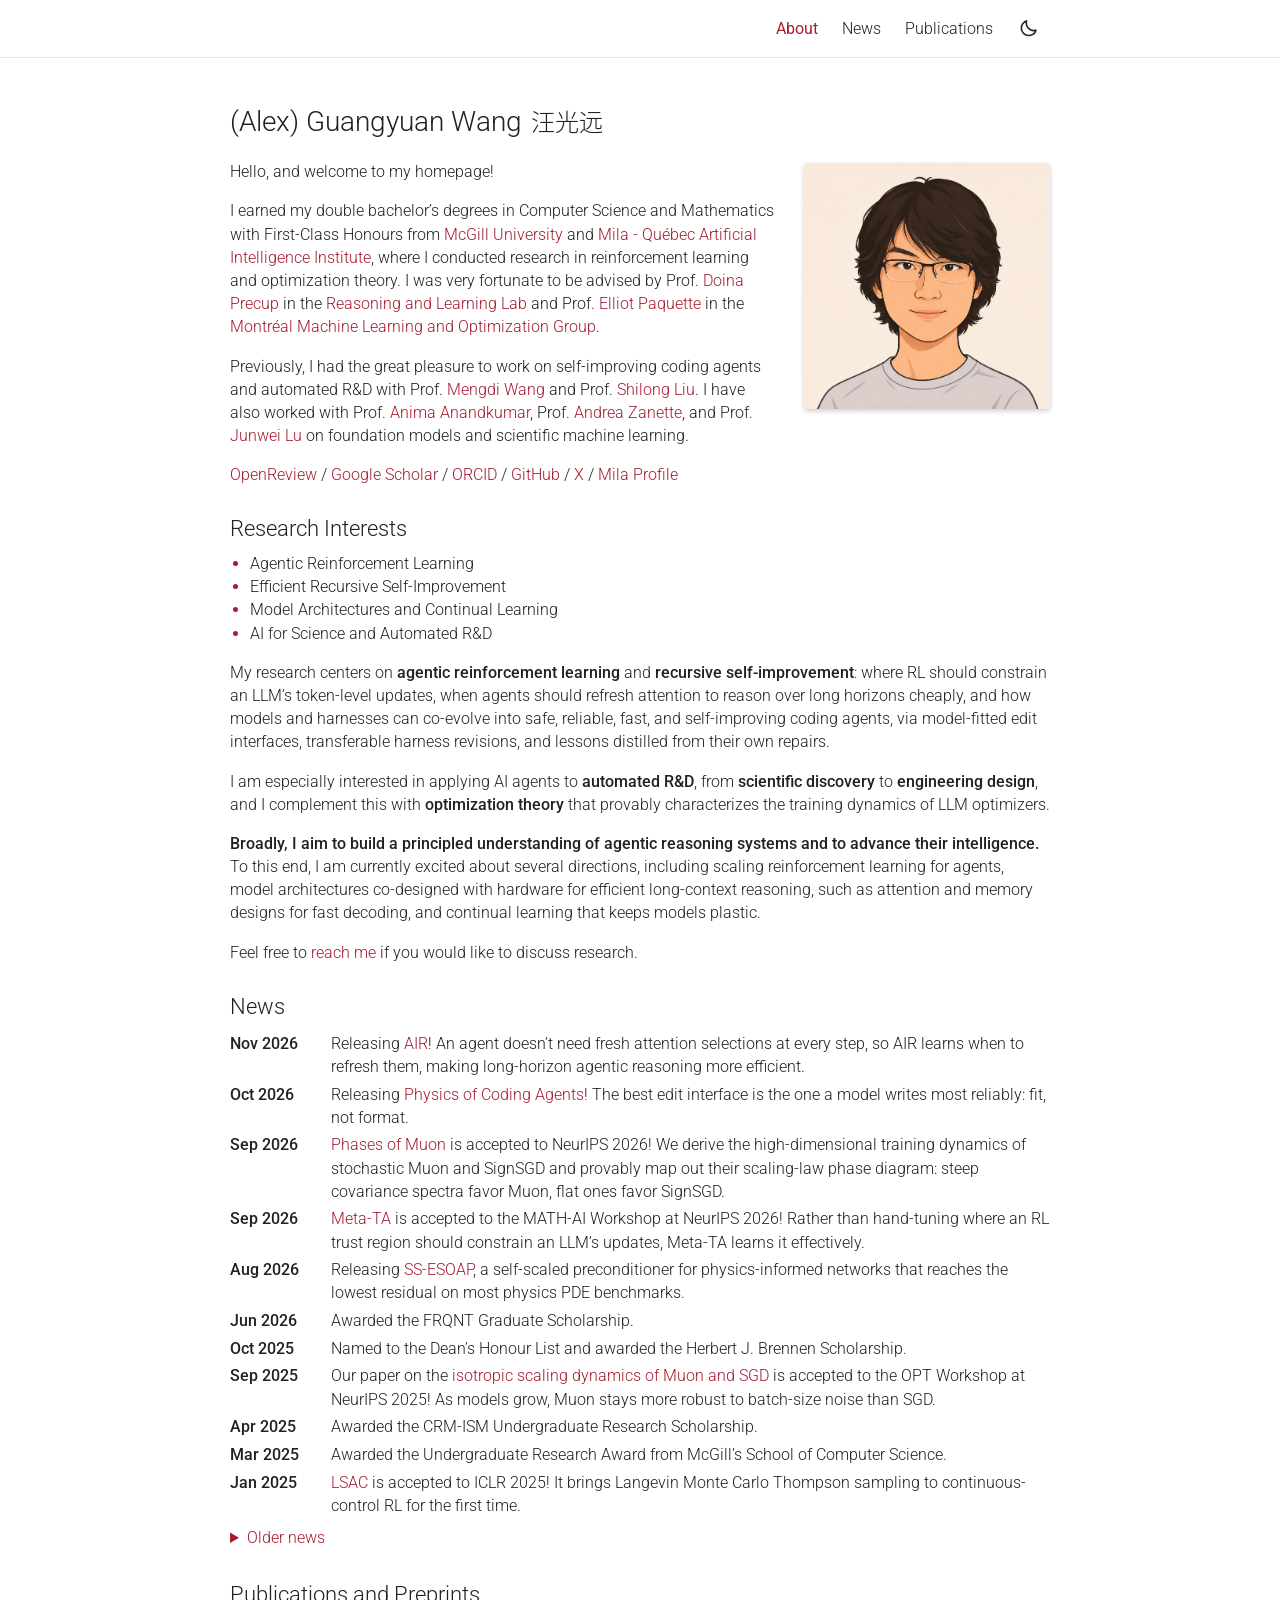
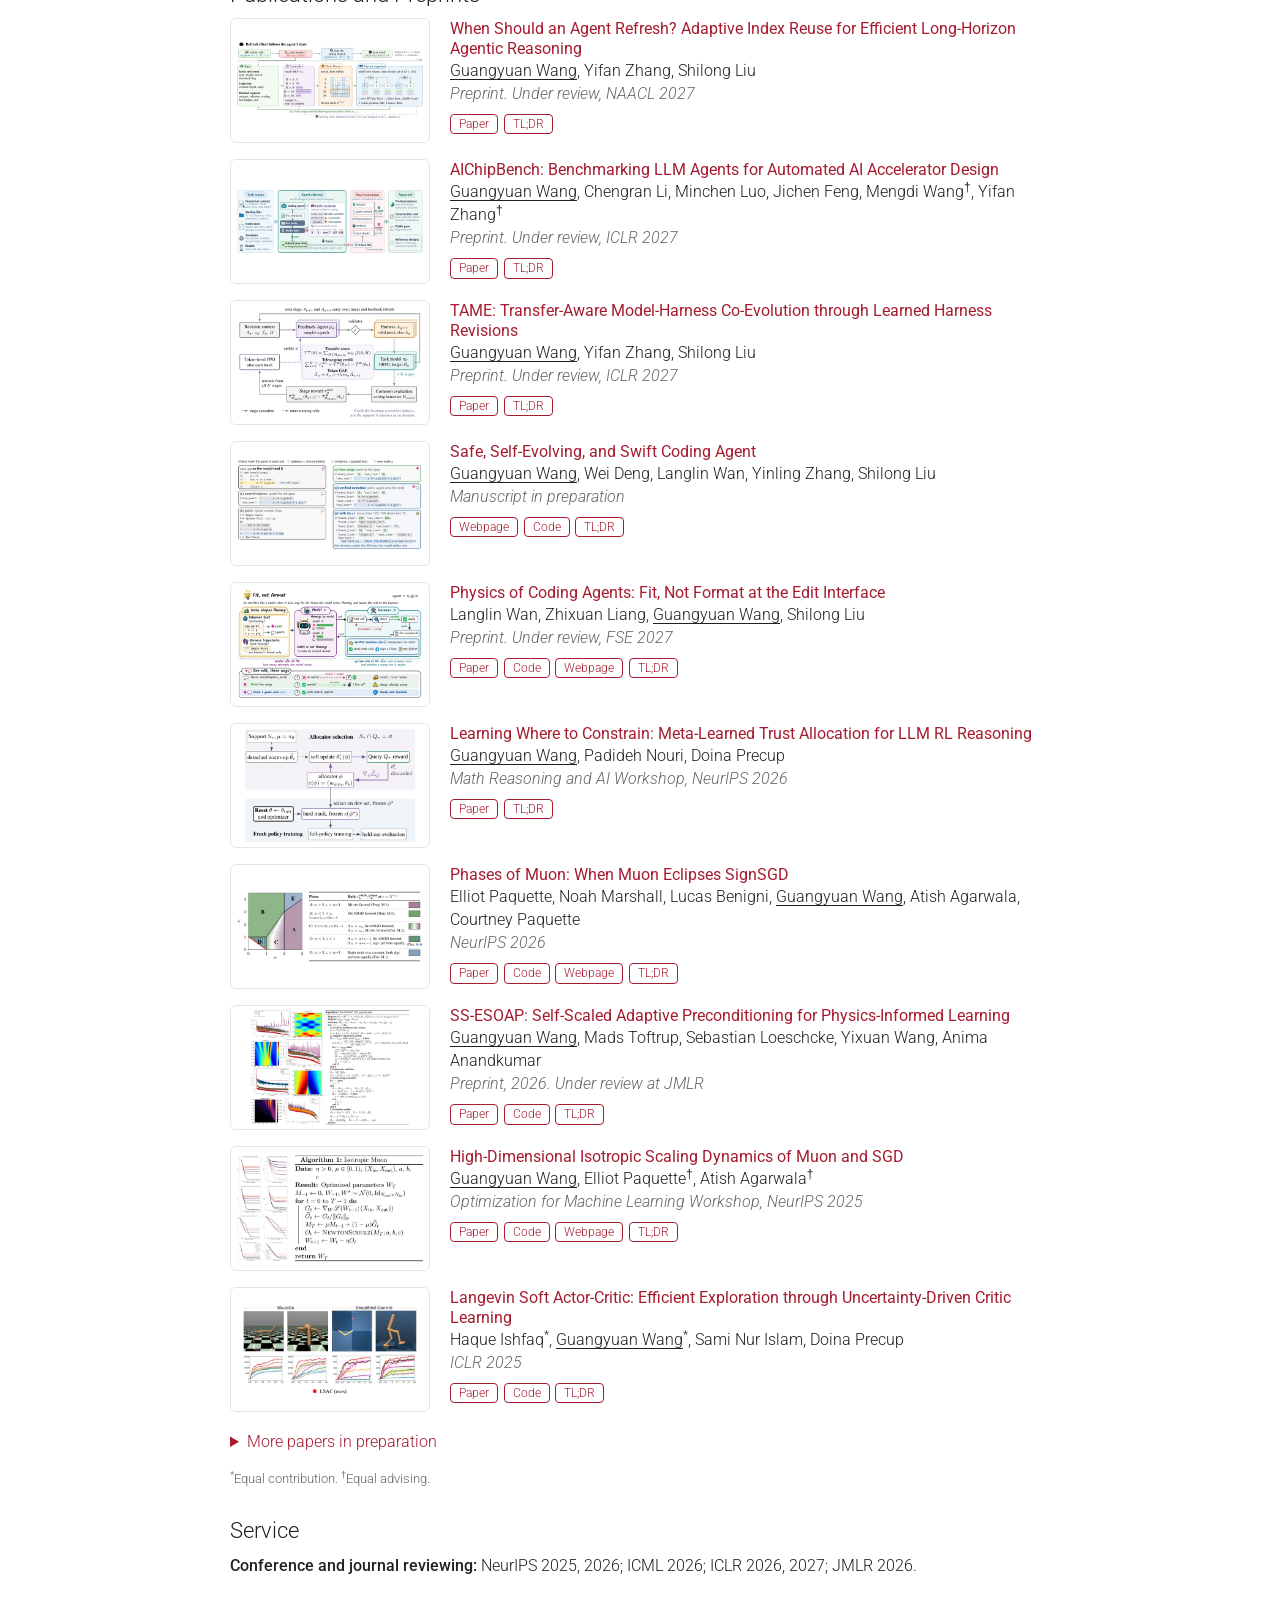
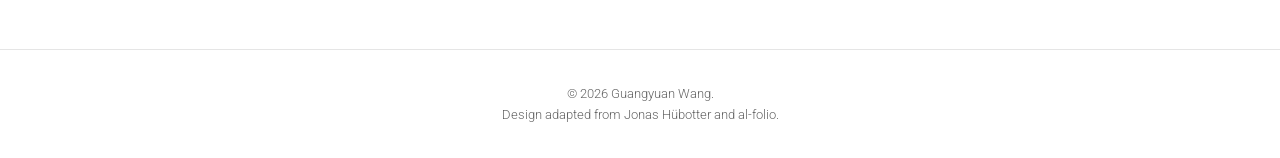
==== index.html @ 297d5e13 "Show the name as (Alex) Guangyuan Wang in the page title Co-Authored-By: Claude Opus 5.5 <noreply@an" ====
<!doctype html>
<html lang="en">
<head>
  <meta charset="utf-8">
  <meta name="viewport" content="width=device-width, initial-scale=1">
  <meta name="description" content="I earned my double bachelor’s degrees in Computer Science and Mathematics with First-Class Honours from McGill University and Mila - Québec Artificial Intelligence Institute, where I conducted research in reinforcement learning and optimization theory.">
  <meta name="author" content="Guangyuan Wang">
  <meta name="color-scheme" content="light dark">
  <meta property="og:title" content="(Alex) Guangyuan Wang">
  <meta property="og:description" content="I earned my double bachelor’s degrees in Computer Science and Mathematics with First-Class Honours from McGill University and Mila - Québec Artificial Intelligence Institute, where I conducted research in reinforcement learning and optimization theory.">
  <meta property="og:type" content="website">
  <meta property="og:url" content="https://al2wang.github.io/">
  <meta property="og:image" content="https://al2wang.github.io/images/profile-placeholder.png?v=clean-shaven">
  <meta property="og:image:alt" content="Cartoon placeholder portrait of Guangyuan Wang">
  <meta name="twitter:card" content="summary">
  <link rel="canonical" href="https://al2wang.github.io/">
  <link rel="icon" href="assets/favicon.svg?v=red" type="image/svg+xml">
  <link rel="stylesheet" href="styles.css?v=roboto-red">
  <script src="theme.js"></script>
  <script src="scripts.js?v=tldr" defer></script>
  <title>(Alex) Guangyuan Wang</title>
</head>
<body id="top">
  <a class="skip-link" href="#main-content">Skip to content</a>

  <header class="site-header">
    <nav class="container navigation" aria-label="Main navigation">
      <ul class="navigation-links" id="navigation-links">
        <li><a href="#about" aria-current="location">About</a></li>
        <li><a href="#news">News</a></li>
        <li><a href="#publications">Publications</a></li>
      </ul>
      <button class="theme-toggle" type="button" aria-label="Switch to dark theme" aria-pressed="false" title="Switch to dark theme" hidden>
        <svg class="moon-icon" viewBox="0 0 24 24" aria-hidden="true"><path d="M20.5 14a8.5 8.5 0 0 1-10.6-10.6A8.5 8.5 0 1 0 20.5 14Z"/></svg>
        <svg class="sun-icon" viewBox="0 0 24 24" aria-hidden="true"><circle cx="12" cy="12" r="4"/><path d="M12 2v2m0 16v2M2 12h2m16 0h2M4.93 4.93l1.42 1.42m11.3 11.3 1.42 1.42m0-14.14-1.42 1.42M6.35 17.65l-1.42 1.42"/></svg>
      </button>
    </nav>
  </header>

  <main class="container" id="main-content" tabindex="-1">
    <section class="about" id="about" aria-labelledby="page-title">
      <header class="intro-header">
        <h1 id="page-title">(Alex) Guangyuan Wang <span class="name-zh" lang="zh-Hans">汪光远</span></h1>
      </header>
      <div class="biography">
        <figure class="profile">
          <img src="images/profile-placeholder.png?v=clean-shaven" width="1254" height="1254" alt="Cartoon placeholder portrait of Guangyuan Wang" fetchpriority="high">
        </figure>
        <p>Hello, and welcome to my homepage!</p>
        <p>I earned my double bachelor’s degrees in Computer Science and Mathematics with First-Class Honours from <a href="https://en.wikipedia.org/wiki/McGill_University"><span class="logo-word"><!-- <img class="inline-logo" src="images/logos/mcgill.webp" width="57" height="72" alt=""> -->McGill</span> University</a> and <a href="https://en.wikipedia.org/wiki/Mila_(research_institute)"><span class="logo-word"><!-- <img class="inline-logo mila-logo" src="images/logos/mila.webp" width="72" height="72" alt=""> -->Mila</span> - Québec Artificial Intelligence Institute</a>, where I conducted research in reinforcement learning and optimization theory. I was very fortunate to be advised by Prof. <a href="https://www.cs.mcgill.ca/~dprecup/">Doina Precup</a> in the <a href="https://rl.cs.mcgill.ca/">Reasoning and Learning Lab</a> and Prof. <a href="https://elliotpaquette.github.io/">Elliot Paquette</a> in the <a href="https://mtl-mlopt.github.io/">Montréal Machine Learning and Optimization Group</a>.</p>
        <p>Previously, I had the great pleasure to work on self-improving coding agents and automated R&amp;D with Prof. <a href="https://mwang.princeton.edu/">Mengdi Wang</a> and Prof. <a href="https://lsl.zone/">Shilong Liu</a>. I have also worked with Prof. <a href="https://anima-ai.org/">Anima Anandkumar</a>, Prof. <a href="https://azanette.com/">Andrea Zanette</a>, and Prof. <a href="https://junwei-lu.github.io/">Junwei Lu</a> on foundation models and scientific machine learning.</p>
        <p class="profile-links"><a href="https://openreview.net/profile?id=~Guangyuan_Wang1">OpenReview</a> / <a href="https://scholar.google.ca/citations?user=Vxr5u9cAAAAJ&amp;hl=en">Google Scholar</a> / <a href="https://orcid.org/0009-0008-2814-5793">ORCID</a> / <a href="https://github.com/al2wang">GitHub</a> / <a href="https://x.com/lightever131/reposts">X</a> / <a href="https://mila.quebec/en/directory/guangyuan-wang">Mila Profile</a></p>
        <section class="research-interests" id="research-interests" aria-labelledby="research-interests-title">
          <h2 id="research-interests-title">Research Interests</h2>
          <ul class="interest-list">
            <li>Agentic Reinforcement Learning</li>
            <li>Efficient Recursive Self-Improvement</li>
            <li>Model Architectures and Continual Learning</li>
            <li>AI for Science and Automated R&amp;D</li>
          </ul>
          <p>My research centers on <strong>agentic reinforcement learning</strong> and <strong>recursive self-improvement</strong>: where RL should constrain an LLM’s token-level updates, when agents should refresh attention to reason over long horizons cheaply, and how models and harnesses can co-evolve into safe, reliable, fast, and self-improving coding agents, via model-fitted edit interfaces, transferable harness revisions, and lessons distilled from their own repairs.</p>
          <p>I am especially interested in applying AI agents to <strong>automated R&amp;D</strong>, from <strong>scientific discovery</strong> to <strong>engineering design</strong>, and I complement this with <strong>optimization theory</strong> that provably characterizes the training dynamics of LLM optimizers.</p>
          <p><strong>Broadly, I aim to build a principled understanding of agentic reasoning systems and to advance their intelligence.</strong> To this end, I am currently excited about several directions, including scaling reinforcement learning for agents, model architectures co-designed with hardware for efficient long-context reasoning, such as attention and memory designs for fast decoding, and continual learning that keeps models plastic.</p>
          <p>Feel free to <a href="mailto:alex.gy.wang@gmail.com">reach me</a> if you would like to discuss research.</p>
        </section>
      </div>
    </section>

    <section class="news" id="news" aria-labelledby="news-title">
      <h2 id="news-title">News</h2>
      <dl class="dated-list news-list">
        <div><dt>Nov 2026</dt><dd>Releasing <a href="https://arxiv.org/abs/2611.01429">AIR</a>! An agent doesn’t need fresh attention selections at every step, so AIR learns when to refresh them, making long-horizon agentic reasoning more efficient.</dd></div>
        <div><dt>Oct 2026</dt><dd>Releasing <a href="https://www.preprints.org/manuscript/202610.1889">Physics of Coding Agents</a>! The best edit interface is the one a model writes most reliably: fit, not format.</dd></div>
        <div><dt>Sep 2026</dt><dd><a href="https://arxiv.org/abs/2605.09552">Phases of Muon</a> is accepted to NeurIPS 2026! We derive the high-dimensional training dynamics of stochastic Muon and SignSGD and provably map out their scaling-law phase diagram: steep covariance spectra favor Muon, flat ones favor SignSGD.</dd></div>
        <div><dt>Sep 2026</dt><dd><a href="https://openreview.net/pdf?id=n1ceQKZApq">Meta-TA</a> is accepted to the MATH-AI Workshop at NeurIPS 2026! Rather than hand-tuning where an RL trust region should constrain an LLM’s updates, Meta-TA learns it effectively.</dd></div>
        <div><dt>Aug 2026</dt><dd>Releasing <a href="https://www.alphaxiv.org/abs/2608.29448">SS-ESOAP</a>, a self-scaled preconditioner for physics-informed networks that reaches the lowest residual on most physics PDE benchmarks.</dd></div>
        <div><dt>Jun 2026</dt><dd>Awarded the FRQNT Graduate Scholarship.</dd></div>
        <div><dt>Oct 2025</dt><dd>Named to the Dean’s Honour List and awarded the Herbert J. Brennen Scholarship.</dd></div>
        <div><dt>Sep 2025</dt><dd>Our paper on the <a href="https://openreview.net/pdf?id=6sh0yBvLr4">isotropic scaling dynamics of Muon and SGD</a> is accepted to the OPT Workshop at NeurIPS 2025! As models grow, Muon stays more robust to batch-size noise than SGD.</dd></div>
        <div><dt>Apr 2025</dt><dd>Awarded the CRM-ISM Undergraduate Research Scholarship.</dd></div>
        <div><dt>Mar 2025</dt><dd>Awarded the Undergraduate Research Award from McGill’s School of Computer Science.</dd></div>
        <div><dt>Jan 2025</dt><dd><a href="https://openreview.net/pdf?id=FvQsk3la17">LSAC</a> is accepted to ICLR 2025! It brings Langevin Monte Carlo Thompson sampling to continuous-control RL for the first time.</dd></div>
      </dl>
      <details class="older-news">
        <summary>Older news</summary>
        <dl class="dated-list news-list">
          <div><dt>Oct 2024</dt><dd>Named to the Dean’s Honour List and awarded the Hagerman Prize in Science and the Wing Hing Chan Scholarship.</dd></div>
          <div><dt>Apr 2024</dt><dd>Awarded the ISM Undergraduate Summer Scholarship.</dd></div>
          <div><dt>Mar 2024</dt><dd>Awarded the Paul Marcus Pugh Research Award from McGill’s Department of Mathematics.</dd></div>
        </dl>
      </details>
    </section>

    <section class="publications" id="publications" aria-labelledby="publications-title">
      <h2 id="publications-title">Publications and Preprints</h2>
      <!-- PUBLICATIONS:START -->
      <ol class="publication-list">
        <li id="when-should-an-agent-refresh-adaptive-index-reuse-for-efficient-long-horizon-agentic-reasoning">
          <a class="publication-thumb" href="https://arxiv.org/abs/2611.01429" tabindex="-1" aria-hidden="true"><img src="images/publications/adaptive-index-reuse.webp" alt="" width="640" height="400" loading="lazy" decoding="async"></a>
          <div class="publication-body">
            <h3 class="publication-title"><a href="https://arxiv.org/abs/2611.01429">When Should an Agent Refresh? Adaptive Index Reuse for Efficient Long-Horizon Agentic Reasoning</a></h3>
            <p class="publication-authors"><span class="self">Guangyuan Wang</span>, Yifan Zhang, Shilong Liu</p>
            <p class="publication-venue">Preprint. Under review, NAACL 2027</p>
            <ul class="publication-links" aria-label="Links"><li><a href="https://arxiv.org/abs/2611.01429">Paper</a></li><li><button class="tldr-toggle" type="button" aria-expanded="false" aria-controls="tldr-when-should-an-agent-refresh-adaptive-index-reuse-for-efficient-long-horizon-agentic-reasoning">TL;DR</button></li></ul>
            <p class="publication-tldr" id="tldr-when-should-an-agent-refresh-adaptive-index-reuse-for-efficient-long-horizon-agentic-reasoning" hidden>Building on IndexCache’s cross-layer index reuse for sparse-attention models such as GLM, we introduce AIR (Adaptive Index Reuse), which uses reinforcement learning to decide when a long-horizon language agent should refresh its sparse-attention selections, improving both success and speed at the same compute budget on coding, terminal and tool-use benchmarks.</p>
          </div>
        </li>
        <li id="aichipbench-benchmarking-llm-agents-for-automated-ai-accelerator-design">
          <a class="publication-thumb" href="https://openreview.net/pdf?id=Qcpj94Y3zm" tabindex="-1" aria-hidden="true"><img src="images/publications/aichipbench.webp" alt="" width="640" height="400" loading="lazy" decoding="async"></a>
          <div class="publication-body">
            <h3 class="publication-title"><a href="https://openreview.net/pdf?id=Qcpj94Y3zm">AIChipBench: Benchmarking LLM Agents for Automated AI Accelerator Design</a></h3>
            <p class="publication-authors"><span class="self">Guangyuan Wang</span>, Chengran Li, Minchen Luo, Jichen Feng, Mengdi Wang<sup>†</sup>, Yifan Zhang<sup>†</sup></p>
            <p class="publication-venue">Preprint. Under review, ICLR 2027</p>
            <ul class="publication-links" aria-label="Links"><li><a href="https://openreview.net/pdf?id=Qcpj94Y3zm">Paper</a></li><li><button class="tldr-toggle" type="button" aria-expanded="false" aria-controls="tldr-aichipbench-benchmarking-llm-agents-for-automated-ai-accelerator-design">TL;DR</button></li></ul>
            <p class="publication-tldr" id="tldr-aichipbench-benchmarking-llm-agents-for-automated-ai-accelerator-design" hidden>We introduce AIChipBench, a benchmark that tests whether LLM coding agents can turn model specifications into working AI accelerator designs, with independent held-out checks that catch failures public tests miss.</p>
          </div>
        </li>
        <li id="tame-transfer-aware-model-harness-co-evolution-through-learned-harness-revisions">
          <a class="publication-thumb" href="https://openreview.net/pdf?id=IXnpSW8g3v" tabindex="-1" aria-hidden="true"><img src="images/publications/tame.webp" alt="" width="640" height="400" loading="lazy" decoding="async"></a>
          <div class="publication-body">
            <h3 class="publication-title"><a href="https://openreview.net/pdf?id=IXnpSW8g3v">TAME: Transfer-Aware Model-Harness Co-Evolution through Learned Harness Revisions</a></h3>
            <p class="publication-authors"><span class="self">Guangyuan Wang</span>, Yifan Zhang, Shilong Liu</p>
            <p class="publication-venue">Preprint. Under review, ICLR 2027</p>
            <ul class="publication-links" aria-label="Links"><li><a href="https://openreview.net/pdf?id=IXnpSW8g3v">Paper</a></li><li><button class="tldr-toggle" type="button" aria-expanded="false" aria-controls="tldr-tame-transfer-aware-model-harness-co-evolution-through-learned-harness-revisions">TL;DR</button></li></ul>
            <p class="publication-tldr" id="tldr-tame-transfer-aware-model-harness-co-evolution-through-learned-harness-revisions" hidden>We show that the harness that helps an agent most during training does not always leave the strongest model, and introduce TAME, which trains a feedback agent with reinforcement learning to revise the training harness for gains that transfer to independent deployment harnesses.</p>
          </div>
        </li>
        <li id="safe-self-evolving-and-swift-coding-agent">
          <a class="publication-thumb" href="https://sai-foundation.github.io/s-code-docs/docs/privacy-security-comparison/" tabindex="-1" aria-hidden="true"><img src="images/publications/s-code.webp" alt="" width="640" height="400" loading="lazy" decoding="async"></a>
          <div class="publication-body">
            <h3 class="publication-title"><a href="https://sai-foundation.github.io/s-code-docs/docs/privacy-security-comparison/">Safe, Self-Evolving, and Swift Coding Agent</a></h3>
            <p class="publication-authors"><span class="self">Guangyuan Wang</span>, Wei Deng, Langlin Wan, Yinling Zhang, Shilong Liu</p>
            <p class="publication-venue">Manuscript in preparation</p>
            <ul class="publication-links" aria-label="Links"><li><a href="https://sai-foundation.github.io/s-code-docs/docs/privacy-security-comparison/">Webpage</a></li><li><a href="https://github.com/sai-foundation/s-code">Code</a></li><li><button class="tldr-toggle" type="button" aria-expanded="false" aria-controls="tldr-safe-self-evolving-and-swift-coding-agent">TL;DR</button></li></ul>
            <p class="publication-tldr" id="tldr-safe-self-evolving-and-swift-coding-agent" hidden>We present S-Code, an open-source coding harness whose self-evolution layer turns observed repairs into short, auditable lessons that later sessions and other agents can safely reuse, without changing model weights or agent code.</p>
          </div>
        </li>
        <li id="physics-of-coding-agents-fit-not-format-at-the-edit-interface">
          <a class="publication-thumb" href="https://www.preprints.org/manuscript/202610.1889" tabindex="-1" aria-hidden="true"><img src="images/publications/physics-of-coding-agents.webp" alt="" width="640" height="400" loading="lazy" decoding="async"></a>
          <div class="publication-body">
            <h3 class="publication-title"><a href="https://www.preprints.org/manuscript/202610.1889">Physics of Coding Agents: Fit, Not Format at the Edit Interface</a></h3>
            <p class="publication-authors">Langlin Wan, Zhixuan Liang, <span class="self">Guangyuan Wang</span>, Shilong Liu</p>
            <p class="publication-venue">Preprint. Under review, FSE 2027</p>
            <ul class="publication-links" aria-label="Links"><li><a href="https://www.preprints.org/manuscript/202610.1889">Paper</a></li><li><a href="https://github.com/WanLanglin/fit-not-format-edit-harness">Code</a></li><li><a href="https://wanlanglin.github.io/fit-not-format-edit-harness/">Webpage</a></li><li><button class="tldr-toggle" type="button" aria-expanded="false" aria-controls="tldr-physics-of-coding-agents-fit-not-format-at-the-edit-interface">TL;DR</button></li></ul>
            <p class="publication-tldr" id="tldr-physics-of-coding-agents-fit-not-format-at-the-edit-interface" hidden>We show that a coding agent’s edit interface works best when it asks for the forms a model writes most reliably: task success hides large differences in cost and failure modes across interfaces, which motivates Verified Selection, a new edit interface built on this fit.</p>
          </div>
        </li>
        <li id="learning-where-to-constrain-meta-learned-trust-allocation-for-llm-rl-reasoning">
          <a class="publication-thumb" href="https://openreview.net/pdf?id=n1ceQKZApq" tabindex="-1" aria-hidden="true"><img src="images/publications/meta-trust.webp" alt="" width="640" height="400" loading="lazy" decoding="async"></a>
          <div class="publication-body">
            <h3 class="publication-title"><a href="https://openreview.net/pdf?id=n1ceQKZApq">Learning Where to Constrain: Meta-Learned Trust Allocation for LLM RL Reasoning</a></h3>
            <p class="publication-authors"><span class="self">Guangyuan Wang</span>, Padideh Nouri, Doina Precup</p>
            <p class="publication-venue">Math Reasoning and AI Workshop, NeurIPS 2026</p>
            <ul class="publication-links" aria-label="Links"><li><a href="https://openreview.net/pdf?id=n1ceQKZApq">Paper</a></li><li><button class="tldr-toggle" type="button" aria-expanded="false" aria-controls="tldr-learning-where-to-constrain-meta-learned-trust-allocation-for-llm-rl-reasoning">TL;DR</button></li></ul>
            <p class="publication-tldr" id="tldr-learning-where-to-constrain-meta-learned-trust-allocation-for-llm-rl-reasoning" hidden>We introduce Meta-TA, which meta-learns where an RL trust region should constrain an LLM’s token-level updates during reasoning, replacing hand-set allocations with one learned from feedback.</p>
          </div>
        </li>
        <li id="phases-of-muon-when-muon-eclipses-signsgd">
          <a class="publication-thumb" href="https://arxiv.org/abs/2605.09552" tabindex="-1" aria-hidden="true"><img src="images/publications/phases-of-muon.webp" alt="" width="640" height="400" loading="lazy" decoding="async"></a>
          <div class="publication-body">
            <h3 class="publication-title"><a href="https://arxiv.org/abs/2605.09552">Phases of Muon: When Muon Eclipses SignSGD</a></h3>
            <p class="publication-authors">Elliot Paquette, Noah Marshall, Lucas Benigni, <span class="self">Guangyuan Wang</span>, Atish Agarwala, Courtney Paquette</p>
            <p class="publication-venue">NeurIPS 2026</p>
            <ul class="publication-links" aria-label="Links"><li><a href="https://arxiv.org/pdf/2605.09552">Paper</a></li><li><a href="https://github.com/al2wang/phases-of-muon">Code</a></li><li><a href="https://mlexpos.github.io/phases-of-muon/">Webpage</a></li><li><button class="tldr-toggle" type="button" aria-expanded="false" aria-controls="tldr-phases-of-muon-when-muon-eclipses-signsgd">TL;DR</button></li></ul>
            <p class="publication-tldr" id="tldr-phases-of-muon-when-muon-eclipses-signsgd" hidden>We provably characterize the high-dimensional training dynamics of stochastic Muon and SignSGD, deriving explicit deterministic dynamics and a phase diagram of when each optimizer wins, which shows why replacing Adam with Muon is not trivial even from a pure optimization perspective.</p>
          </div>
        </li>
        <li id="ss-esoap-self-scaled-adaptive-preconditioning-for-physics-informed-learning">
          <a class="publication-thumb" href="https://www.alphaxiv.org/abs/2608.29448" tabindex="-1" aria-hidden="true"><img src="images/publications/ss-esoap.webp" alt="" width="640" height="400" loading="lazy" decoding="async"></a>
          <div class="publication-body">
            <h3 class="publication-title"><a href="https://www.alphaxiv.org/abs/2608.29448">SS-ESOAP: Self-Scaled Adaptive Preconditioning for Physics-Informed Learning</a></h3>
            <p class="publication-authors"><span class="self">Guangyuan Wang</span>, Mads Toftrup, Sebastian Loeschcke, Yixuan Wang, Anima Anandkumar</p>
            <p class="publication-venue">Preprint, 2026. Under review at JMLR</p>
            <ul class="publication-links" aria-label="Links"><li><a href="https://www.alphaxiv.org/abs/2608.29448">Paper</a></li><li><a href="https://github.com/al2wang/ss_esoap_nips/blob/main/ss_esoap.py">Code</a></li><li><button class="tldr-toggle" type="button" aria-expanded="false" aria-controls="tldr-ss-esoap-self-scaled-adaptive-preconditioning-for-physics-informed-learning">TL;DR</button></li></ul>
            <p class="publication-tldr" id="tldr-ss-esoap-self-scaled-adaptive-preconditioning-for-physics-informed-learning" hidden>We introduce SS-ESOAP, a principled self-scaled Kronecker-factored preconditioner for physics-informed neural networks whose scaling factor provably solves a secant-matching problem, reaching lower residuals than first-order and SOAP-style optimizers on most PDE benchmarks.</p>
          </div>
        </li>
        <li id="high-dimensional-isotropic-scaling-dynamics-of-muon-and-sgd">
          <a class="publication-thumb" href="https://openreview.net/pdf?id=6sh0yBvLr4" tabindex="-1" aria-hidden="true"><img src="images/publications/isotropic-scaling-muon.webp" alt="" width="640" height="400" loading="lazy" decoding="async"></a>
          <div class="publication-body">
            <h3 class="publication-title"><a href="https://openreview.net/pdf?id=6sh0yBvLr4">High-Dimensional Isotropic Scaling Dynamics of Muon and SGD</a></h3>
            <p class="publication-authors"><span class="self">Guangyuan Wang</span>, Elliot Paquette<sup>†</sup>, Atish Agarwala<sup>†</sup></p>
            <p class="publication-venue">Optimization for Machine Learning Workshop, NeurIPS 2025</p>
            <ul class="publication-links" aria-label="Links"><li><a href="https://openreview.net/pdf?id=6sh0yBvLr4">Paper</a></li><li><a href="https://github.com/al2wang/muon">Code</a></li><li><a href="https://neurips.cc/virtual/2025/124372">Webpage</a></li><li><button class="tldr-toggle" type="button" aria-expanded="false" aria-controls="tldr-high-dimensional-isotropic-scaling-dynamics-of-muon-and-sgd">TL;DR</button></li></ul>
            <p class="publication-tldr" id="tldr-high-dimensional-isotropic-scaling-dynamics-of-muon-and-sgd" hidden>We derive exact risk recursions for Muon and SGD in high-dimensional matrix linear regression, giving principled rules for scaling batch size with dimension and suggesting that Muon’s default normalization may not preserve its nonlinear behavior at scale.</p>
          </div>
        </li>
        <li id="langevin-soft-actor-critic-efficient-exploration-through-uncertainty-driven-critic-learning">
          <a class="publication-thumb" href="https://openreview.net/pdf?id=FvQsk3la17" tabindex="-1" aria-hidden="true"><img src="images/publications/langevin-sac.webp" alt="" width="640" height="400" loading="lazy" decoding="async"></a>
          <div class="publication-body">
            <h3 class="publication-title"><a href="https://openreview.net/pdf?id=FvQsk3la17">Langevin Soft Actor-Critic: Efficient Exploration through Uncertainty-Driven Critic Learning</a></h3>
            <p class="publication-authors">Haque Ishfaq<sup>*</sup>, <span class="self">Guangyuan Wang</span><sup>*</sup>, Sami Nur Islam, Doina Precup</p>
            <p class="publication-venue">ICLR 2025</p>
            <ul class="publication-links" aria-label="Links"><li><a href="https://openreview.net/pdf?id=FvQsk3la17">Paper</a></li><li><a href="https://github.com/hmishfaq/LSAC">Code</a></li><li><button class="tldr-toggle" type="button" aria-expanded="false" aria-controls="tldr-langevin-soft-actor-critic-efficient-exploration-through-uncertainty-driven-critic-learning">TL;DR</button></li></ul>
            <p class="publication-tldr" id="tldr-langevin-soft-actor-critic-efficient-exploration-through-uncertainty-driven-critic-learning" hidden>We introduce LSAC, an actor-critic algorithm that explores through the uncertainty of a distributional critic learned with Langevin Monte Carlo, aided by parallel tempering and diffusion-generated actions, bringing Thompson-sampling-style exploration to continuous control.</p>
          </div>
        </li>
      </ol>
      <details class="more-publications">
        <summary>More papers in preparation</summary>
        <ol class="publication-list">
          <li id="can-language-models-learn-forever-stationarity-and-plasticity-under-continual-pretraining">
            <div class="publication-thumb" aria-hidden="true"><img src="images/publications/continual-pretraining.webp?v=paper-fig" alt="" width="640" height="400" loading="lazy" decoding="async"></div>
            <div class="publication-body">
              <h3 class="publication-title">Can Language Models Learn Forever? Stationarity and Plasticity Under Continual Pretraining</h3>
              <p class="publication-venue">Manuscript in preparation</p>
              <ul class="publication-links" aria-label="Links"><li><button class="tldr-toggle" type="button" aria-expanded="false" aria-controls="tldr-can-language-models-learn-forever-stationarity-and-plasticity-under-continual-pretraining">TL;DR</button></li></ul>
              <p class="publication-tldr" id="tldr-can-language-models-learn-forever-stationarity-and-plasticity-under-continual-pretraining" hidden>We study when a long-trained language model is still worth continuing on new data, separating how well it holds onto its source corpus (stationarity) from how readily it can still learn (plasticity), and find that weight decay decides whether age slows learning down or speeds it up.</p>
            </div>
          </li>
          <li id="inference-on-ceilings-chandelier-debiasing-for-optimal-policy-value-with-continuous-treatments-under-preference-data">
            <div class="publication-thumb" aria-hidden="true"><img src="images/publications/chandelier-debiasing.webp?v=paper-fig" alt="" width="640" height="400" loading="lazy" decoding="async"></div>
            <div class="publication-body">
              <h3 class="publication-title">Inference on Ceilings: Chandelier Debiasing for Optimal Policy Value with Continuous Treatments under Preference Data</h3>
              <p class="publication-venue">Manuscript in preparation</p>
              <ul class="publication-links" aria-label="Links"><li><button class="tldr-toggle" type="button" aria-expanded="false" aria-controls="tldr-inference-on-ceilings-chandelier-debiasing-for-optimal-policy-value-with-continuous-treatments-under-preference-data">TL;DR</button></li></ul>
              <p class="publication-tldr" id="tldr-inference-on-ceilings-chandelier-debiasing-for-optimal-policy-value-with-continuous-treatments-under-preference-data" hidden>We develop principled pointwise uncertainty quantification for rewards learned from preference comparisons under a Bradley–Terry model, with a Green-function debiasing correction whose estimator provably attains oracle rates and asymptotic normality.</p>
            </div>
          </li>
          <li id="reflectagents-teaching-multimodal-agents-to-say-no">
            <div class="publication-thumb" aria-hidden="true"><img src="images/publications/reflectagents.webp?v=paper-fig" alt="" width="640" height="400" loading="lazy" decoding="async"></div>
            <div class="publication-body">
              <h3 class="publication-title">ReflectAgents: Teaching Multimodal Agents to Say No</h3>
              <p class="publication-venue">Manuscript in preparation</p>
              <ul class="publication-links" aria-label="Links"><li><button class="tldr-toggle" type="button" aria-expanded="false" aria-controls="tldr-reflectagents-teaching-multimodal-agents-to-say-no">TL;DR</button></li></ul>
              <p class="publication-tldr" id="tldr-reflectagents-teaching-multimodal-agents-to-say-no" hidden>We study when reflection is worth its cost for tool-using vision–language agents, defining its value against a matched-compute continuation and using that value to train agents that reflect only when it helps.</p>
            </div>
          </li>
          <li id="solving-reflected-diffusion-models-a-physics-informed-approach">
            <div class="publication-thumb" aria-hidden="true"><img src="images/publications/reflected-diffusion.webp" alt="" width="640" height="400" loading="lazy" decoding="async"></div>
            <div class="publication-body">
              <h3 class="publication-title">Solving Reflected Diffusion Models: A Physics-Informed Approach</h3>
              <p class="publication-venue">Manuscript in preparation</p>
              <ul class="publication-links" aria-label="Links"><li><button class="tldr-toggle" type="button" aria-expanded="false" aria-controls="tldr-solving-reflected-diffusion-models-a-physics-informed-approach">TL;DR</button></li></ul>
              <p class="publication-tldr" id="tldr-solving-reflected-diffusion-models-a-physics-informed-approach" hidden>We build a physics-informed score estimator for reflected diffusion models with a provable dimension-free, uniform-in-time error bound, and show that enforcing the Fokker–Planck boundary condition gives competitive likelihoods and efficient sampling.</p>
            </div>
          </li>
        </ol>
      </details>
      <!-- PUBLICATIONS:END -->
      <p class="publication-note"><sup>*</sup>Equal contribution. <sup>†</sup>Equal advising.</p>
    </section>

    <section class="service" id="service" aria-labelledby="service-title">
      <h2 id="service-title">Service</h2>
      <p><strong>Conference and journal reviewing:</strong> NeurIPS 2025, 2026; ICML 2026; ICLR 2026, 2027; JMLR 2026.</p>
    </section>
  </main>

  <footer class="site-footer">
    <div class="container">
      <p>© <span id="copyright-year">2026</span> Guangyuan Wang.</p>
      <p>Design adapted from <a href="https://jonhue.github.io/">Jonas Hübotter</a> and <a href="https://github.com/alshedivat/al-folio">al-folio</a>.</p>
    </div>
  </footer>
</body>
</html>
---- styles.css ----
/* Academic layout adapted from al-folio; see assets/licenses/al-folio.txt. */
/* Roboto, as on al-folio sites (SIL Open Font License, see assets/fonts/ROBOTO-OFL.txt).
   The upright file is a variable font covering weights 300-700. */
@font-face {
  font-family: "Roboto";
  font-style: normal;
  font-weight: 300 700;
  font-display: swap;
  src: url("assets/fonts/roboto-latin.woff2") format("woff2");
}
@font-face {
  font-family: "Roboto";
  font-style: italic;
  font-weight: 300;
  font-display: swap;
  src: url("assets/fonts/roboto-italic-latin.woff2") format("woff2");
}
/* Only the three characters of the Chinese name (SIL OFL, see assets/fonts/NOTO-SANS-SC-OFL.txt). */
@font-face {
  font-family: "Noto Sans SC Name";
  font-style: normal;
  font-weight: 300;
  font-display: swap;
  src: url("assets/fonts/noto-sans-sc-name.woff2") format("woff2");
}

:root {
  color-scheme: light;
  --background: #fff;
  --text: #202124;
  --muted: #656565;
  --accent: #a51c30;
  --divider: #e5e5e5;
  --badge-text: #fff;
  --focus: #6e1220;
  --section-gap: 1.75rem;
  --thumb-tint: #fbeef0;
  --thumb-dot: #a51c302e;
}

:root[data-theme="dark"] {
  color-scheme: dark;
  --background: #1c1c1d;
  --text: #e8e8e8;
  --muted: #b4b4b8;
  --accent: #e8737f;
  --divider: #424246;
  --badge-text: #17252a;
  --focus: #f2a6ae;
  --thumb-tint: #38222a;
  --thumb-dot: #e8737f33;
}

@media (prefers-color-scheme: dark) {
  :root:not([data-theme="light"]) {
    color-scheme: dark;
    --background: #1c1c1d;
    --text: #e8e8e8;
    --muted: #b4b4b8;
    --accent: #e8737f;
    --divider: #424246;
    --badge-text: #17252a;
    --focus: #f2a6ae;
    --thumb-tint: #38222a;
    --thumb-dot: #e8737f33;
  }
}

* { box-sizing: border-box; }
html { scroll-padding-top: 5.5rem; }
body {
  margin: 0;
  min-height: 100svh;
  display: flex;
  flex-direction: column;
  background: var(--background);
  color: var(--text);
  font-family: "Roboto", "Helvetica Neue", Arial, sans-serif;
  font-size: 16px;
  font-weight: 300;
  line-height: 1.45;
  overflow-wrap: break-word;
}

[hidden] { display: none !important; }
a { color: var(--accent); text-decoration: none; }
a:hover { text-decoration: underline; text-underline-offset: .16em; }
.logo-word { white-space: nowrap; }
.inline-logo { display: inline-block; width: auto; height: 1.15em; margin-right: .22em; vertical-align: -.2em; }
:root[data-theme="dark"] .mila-logo { filter: brightness(2.4) saturate(.85); }
@media (prefers-color-scheme: dark) { :root:not([data-theme="light"]) .mila-logo { filter: brightness(2.4) saturate(.85); } }
:root[data-theme="dark"] .princeton-logo { filter: drop-shadow(0 0 .6px rgba(255, 255, 255, .85)); }
@media (prefers-color-scheme: dark) { :root:not([data-theme="light"]) .princeton-logo { filter: drop-shadow(0 0 .6px rgba(255, 255, 255, .85)); } }
a:focus-visible, button:focus-visible, summary:focus-visible {
  outline: 2px solid var(--focus);
  outline-offset: 5px;
  border-radius: 2px;
}
button { font: inherit; cursor: pointer; }
strong { font-weight: 500; }
p { margin: 0 0 1rem; }
h1, h2, h3 { line-height: 1.25; }
h1 { margin: 0 0 .55rem; font-size: 1.75rem; font-weight: 300; }
.name-zh { margin-left: .1em; font-size: .86em; font-family: "Noto Sans SC Name", "PingFang SC", "Hiragino Sans GB", "Microsoft YaHei", "Noto Sans CJK SC", sans-serif; font-weight: 300; }
h2 { margin: 0 0 .6rem; font-size: 1.4rem; font-weight: 300; }
h3 { margin: 0; font-size: 1rem; font-weight: 400; }
svg { width: 21px; height: 21px; fill: none; stroke: currentColor; stroke-width: 1.8; stroke-linecap: round; stroke-linejoin: round; }
.container { width: min(100% - 3rem, 820px); margin-inline: auto; }
.skip-link { position: fixed; top: -6rem; left: 1rem; z-index: 10; padding: .5rem 1rem; background: var(--background); }
.skip-link:focus { top: .5rem; }

.site-header {
  position: sticky;
  top: 0;
  z-index: 5;
  background: var(--background);
  border-bottom: 1px solid var(--divider);
}
.navigation { min-height: 57px; display: flex; align-items: center; justify-content: flex-end; gap: .8rem; }
.navigation-links { display: flex; align-items: center; gap: 1.5rem; margin: 0; padding: 0; list-style: none; }
.navigation-links a { display: block; padding-block: .8rem; color: var(--text); font-weight: 300; }
.navigation-links a:hover, .navigation-links a[aria-current] { color: var(--accent); text-decoration: none; }
.navigation-links a[aria-current] { font-weight: 400; }
.theme-toggle, .menu-toggle { display: inline-flex; align-items: center; justify-content: center; padding: 0; border: 0; background: transparent; color: var(--text); min-height: 44px; min-width: 44px; }
.theme-toggle:hover, .menu-toggle:hover { color: var(--accent); }
.menu-toggle { display: none; gap: .6rem; }
.sun-icon { display: none; }
:root[data-theme="dark"] .sun-icon { display: block; }
:root[data-theme="dark"] .moon-icon { display: none; }
@media (prefers-color-scheme: dark) {
  :root:not([data-theme="light"]) .sun-icon { display: block; }
  :root:not([data-theme="light"]) .moon-icon { display: none; }
}

main.container { flex: 1; padding-top: 2.9rem; padding-bottom: 3.5rem; }
main > section + section { margin-top: var(--section-gap); }
.intro-header { margin-bottom: 1.3rem; }
.intro-description { margin-bottom: 0; font-weight: 500; }
.profile { float: right; width: 30%; margin: .2rem 0 1.2rem 1.6rem; }
.profile img { display: block; width: 100%; height: auto; aspect-ratio: 1; border-radius: 4px; box-shadow: 0 2px 5px #0003; }
.research-interests { margin-top: var(--section-gap); }
.interest-list { margin: 0 0 1rem; padding-left: 1.25rem; line-height: 1.45; }
.interest-list li::marker { color: var(--accent); }
.contact-links { display: flex; flex-wrap: wrap; gap: .2rem 1rem; padding: 0; margin: .25rem 0 0; list-style: none; }
.contact-label { font-weight: 500; }

.dated-list { margin: 0; }
.dated-list > div { display: grid; grid-template-columns: 5.4rem minmax(0, 1fr); column-gap: .9rem; }
.dated-list dt { font-weight: 500; }
.dated-list dd { margin: 0; }
.news-list > div { padding-block: .14rem; }
.older-news { margin-top: .3rem; }
.more-publications { margin-top: 1rem; }
.more-publications[open] summary { margin-bottom: .8rem; }
.older-news summary, .more-publications summary { display: list-item; width: fit-content; color: var(--accent); cursor: pointer; padding-block: .15rem; }
.older-news[open] summary { margin-bottom: .2rem; }
.section-heading { display: flex; flex-wrap: wrap; align-items: baseline; justify-content: space-between; gap: .25rem 1rem; margin-bottom: 1.5rem; }
.section-heading h2 { margin: 0; }
.section-link { font-size: .875rem; }

.publication-list { clear: both; margin: 0; padding: 0; list-style: none; line-height: 1.45; }
.publication-list > li { display: grid; grid-template-columns: 200px minmax(0, 1fr); column-gap: 1.25rem; align-items: start; }
.publication-list > li + li { margin-top: 1rem; }
.publication-body { padding-top: .1rem; }
.publication-thumb { display: block; aspect-ratio: 16 / 10; overflow: hidden; border: 1px solid var(--divider); border-radius: 6px; background: #fff; }
.publication-thumb img { display: block; width: 100%; height: 100%; object-fit: contain; }
:root[data-theme="dark"] .publication-thumb img { filter: brightness(.9); }
@media (prefers-color-scheme: dark) { :root:not([data-theme="light"]) .publication-thumb img { filter: brightness(.9); } }
a.publication-thumb { transition: border-color .15s ease, box-shadow .15s ease, transform .15s ease; }
a.publication-thumb:hover { border-color: var(--accent); box-shadow: 0 4px 14px #0000001f; transform: translateY(-1px); }
.publication-thumb--placeholder {
  display: grid;
  place-items: center;
  padding: .75rem;
  color: var(--accent);
  background-color: var(--thumb-tint);
  background-image: radial-gradient(var(--thumb-dot) 1px, transparent 1.4px), linear-gradient(135deg, var(--thumb-tint), var(--background));
  background-size: 14px 14px, 100% 100%;
  font-size: 1.05rem;
  font-weight: 700;
  line-height: 1.2;
  letter-spacing: .01em;
  text-align: center;
}
.publication-authors, .publication-venue { margin: 0; }
.publication-authors .self { text-decoration: underline; text-underline-offset: 3px; }
.publication-authors sup, .publication-note sup { font-size: .75em; line-height: 0; }
.publication-venue { font-style: italic; color: var(--muted); }
.publication-links { display: flex; flex-wrap: wrap; gap: .35rem; margin: .35rem 0 0; padding: 0; list-style: none; }
.publication-links a, .tldr-toggle { display: inline-block; padding: .02rem .5rem; border: 1px solid var(--accent); border-radius: 4px; font-size: .78rem; line-height: 1.45; }
.publication-links a:hover, .tldr-toggle:hover, .tldr-toggle[aria-expanded="true"] { background: var(--accent); color: var(--background); text-decoration: none; }
.tldr-toggle { background: transparent; color: var(--accent); font-family: inherit; cursor: pointer; }
.publication-tldr { margin: .4rem 0 0; font-size: .92rem; line-height: 1.45; }
.publication-note { color: var(--muted); font-size: .8rem; margin: .9rem 0 0; }
.talks-list > div { margin-bottom: 1.5rem; }
.talks-list p { margin: .1rem 0 .45rem; color: var(--muted); }
.site-footer { border-top: 1px solid var(--divider); padding: 2rem 0; text-align: center; color: var(--muted); font-size: .8rem; }
.site-footer p { margin: .15rem 0; }
.site-footer a { color: inherit; }

@media (max-width: 600px) {
  .container { width: calc(100% - 2.5rem); }
  .navigation { flex-wrap: wrap; gap: 0 .5rem; padding-block: .25rem; }
  .menu-toggle { display: inline-flex; margin-left: auto; }
  .navigation-links { gap: 1.1rem; justify-content: flex-end; flex-wrap: wrap; }
  .navigation[data-enhanced] .navigation-links { display: none; flex-basis: 100%; order: 3; }
  .navigation[data-enhanced] .navigation-links.is-open { display: flex; }
  .navigation-links a { padding-block: .5rem; }
  main.container { padding-top: 2rem; }
  h1 { font-size: 1.6rem; }
  h2 { font-size: 1.3rem; }
  .profile { width: min(42%, 190px); margin-left: 1.1rem; }
  .dated-list > div { grid-template-columns: 4.9rem minmax(0, 1fr); gap: .6rem; }
  .contact-links { gap: .35rem 1rem; }
  .publication-list > li { grid-template-columns: 116px minmax(0, 1fr); column-gap: .85rem; }
  .publication-thumb--placeholder { padding: .4rem; font-size: .78rem; }
  .contact-label { flex-basis: 100%; }
}

@media (max-width: 420px) {
  .profile { float: none; width: 180px; margin: .25rem auto 1.5rem; }
  .dated-list > div { grid-template-columns: 1fr; gap: .2rem; padding-block: .55rem; }
  .dated-list dt { font-size: .875rem; color: var(--muted); }
  .section-heading { row-gap: .65rem; }
}

@media print {
  :root, :root[data-theme], :root:not([data-theme]) { color-scheme: light; --background: #fff; --text: #000; --muted: #444; --accent: #a51c30; --divider: #ddd; --badge-text: #fff; }
  .site-header, .skip-link, .site-footer, .older-news { display: none; }
  .container { width: 100%; }
  main.container { padding: 0; }
  .publication-list > li, .talks-list > div { break-inside: avoid; }
}
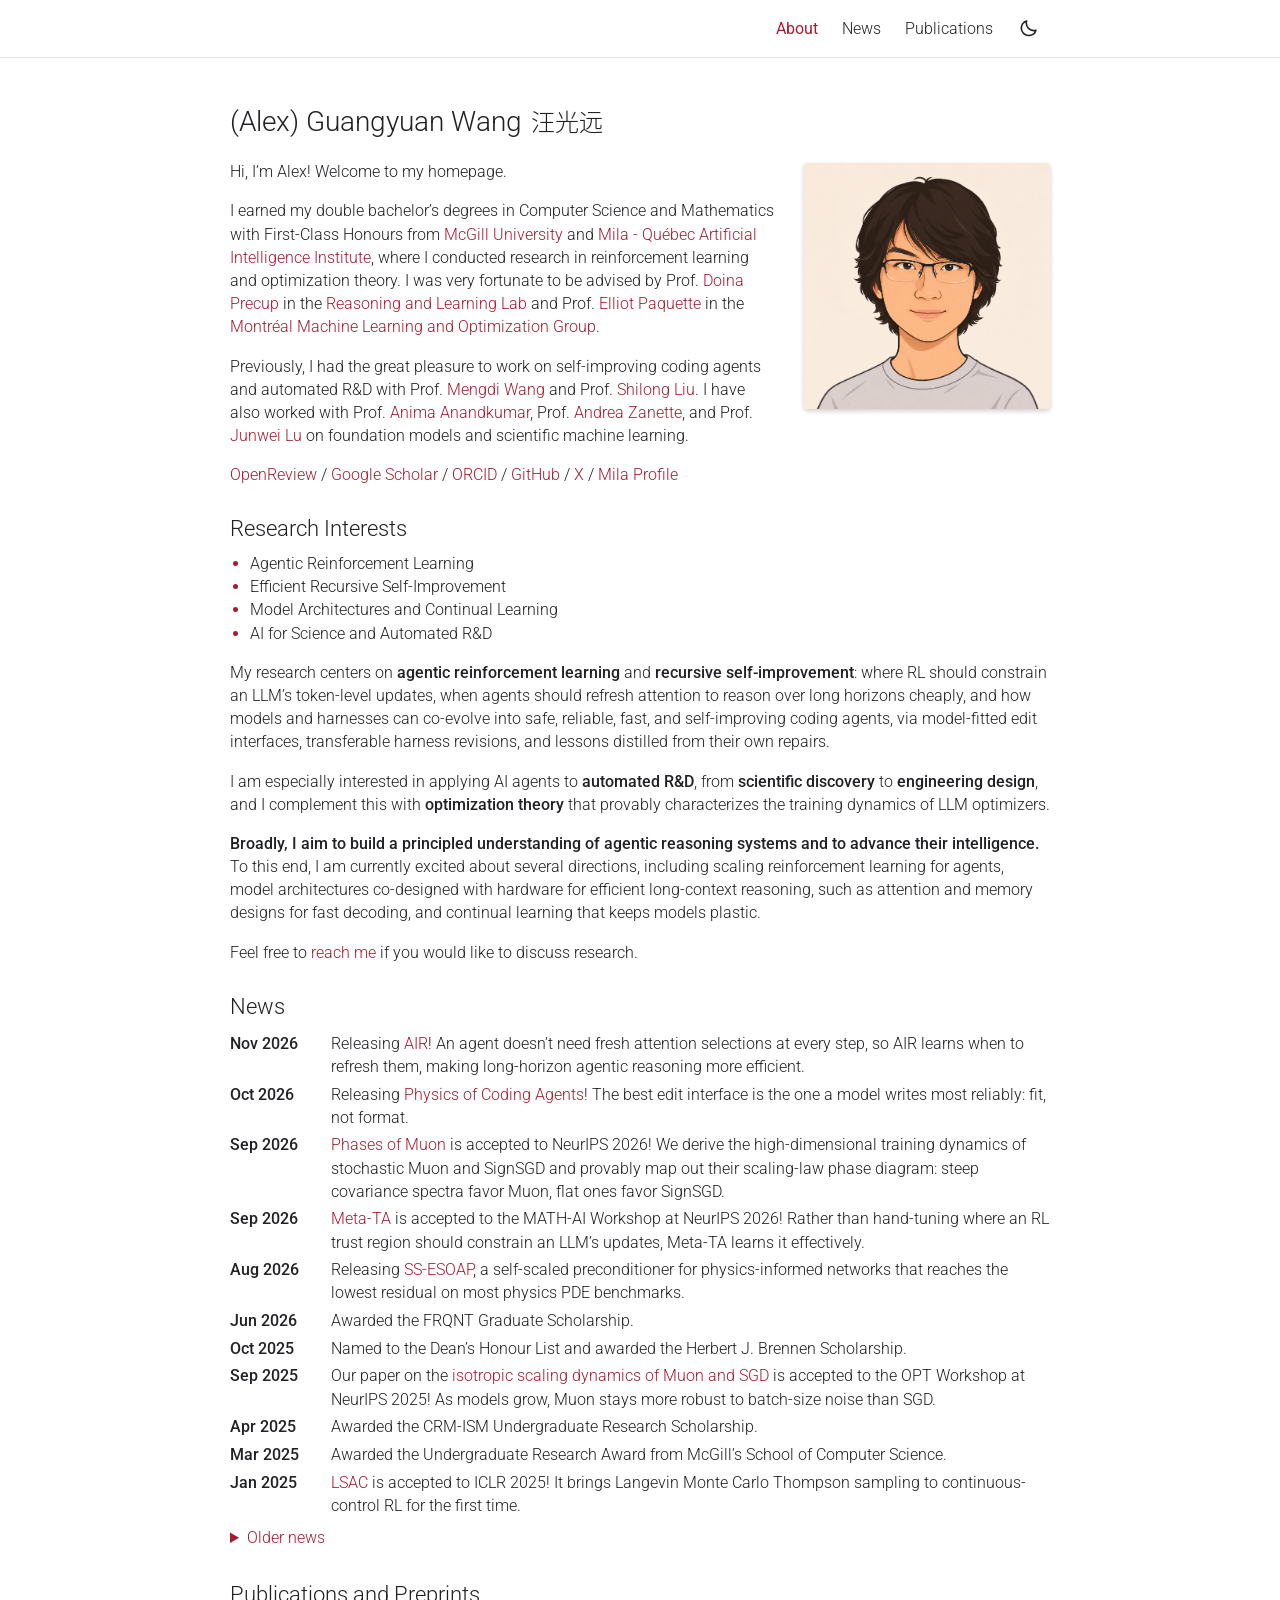
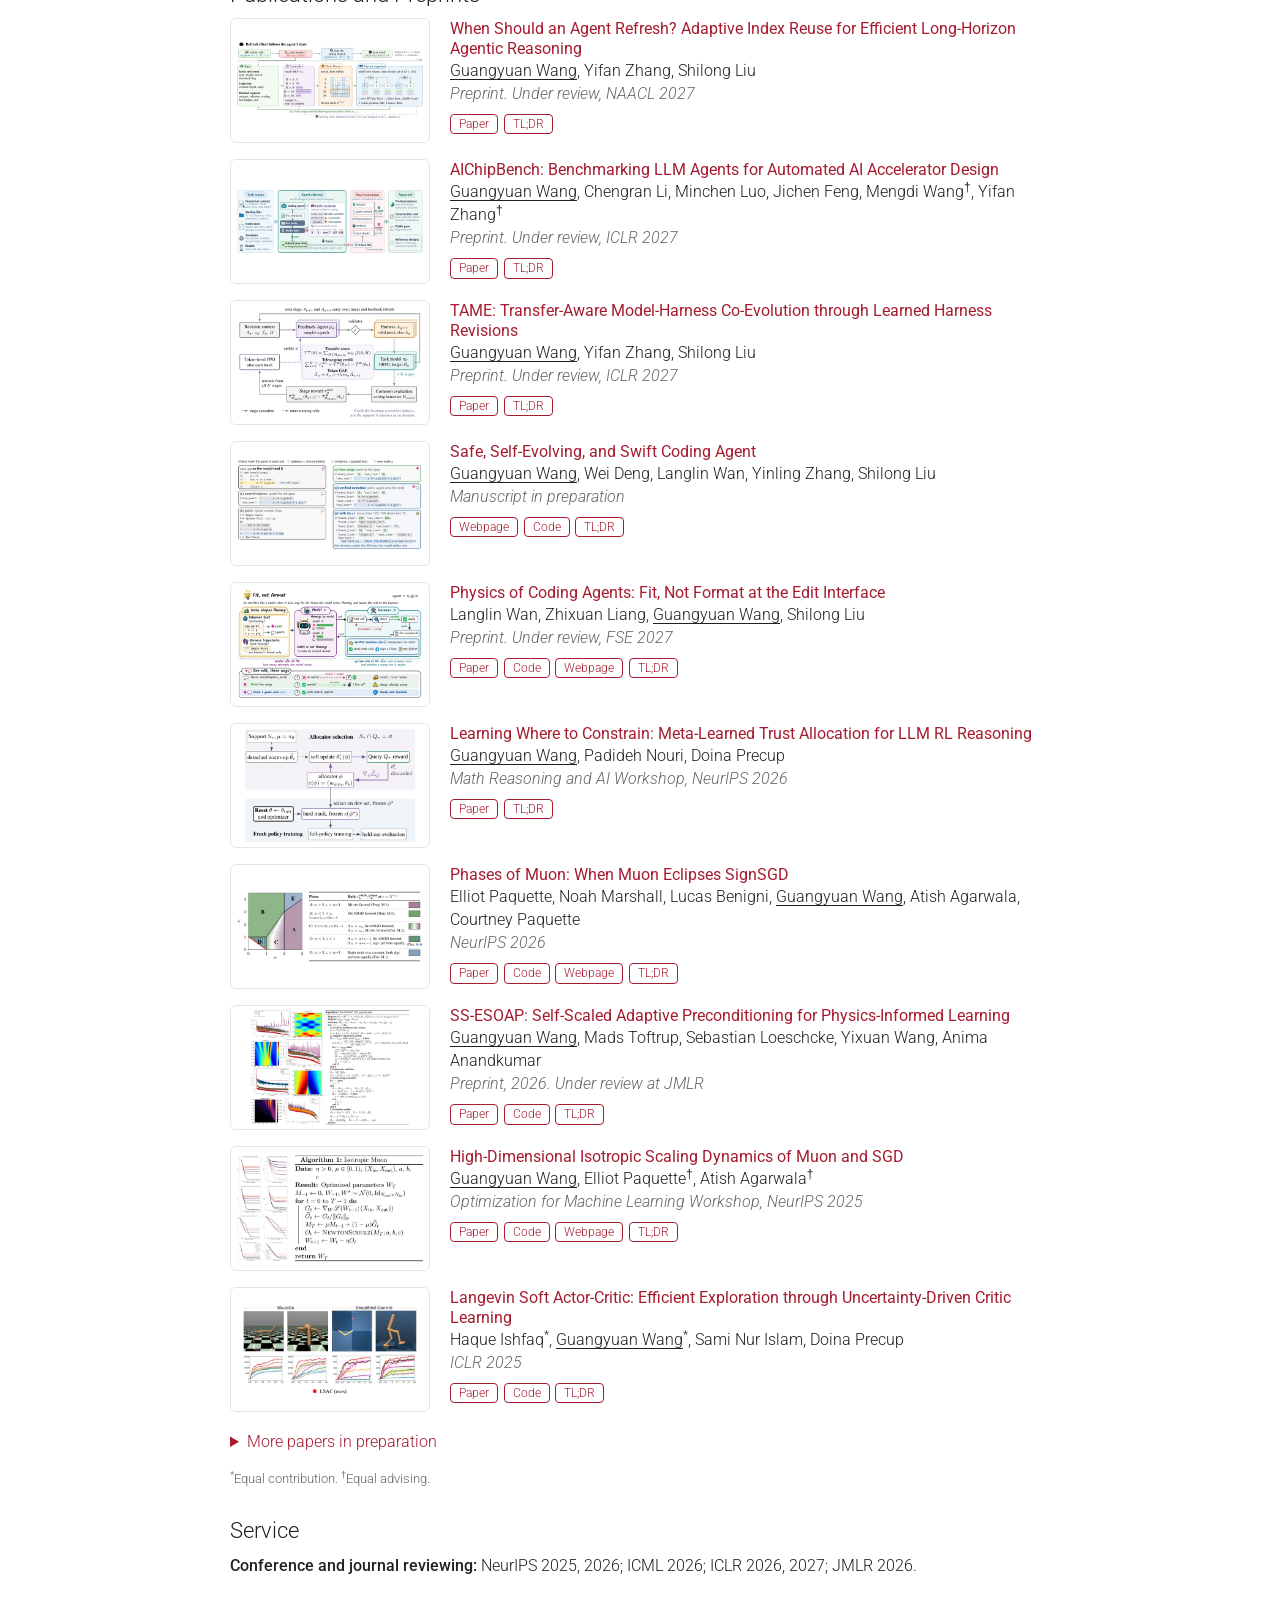
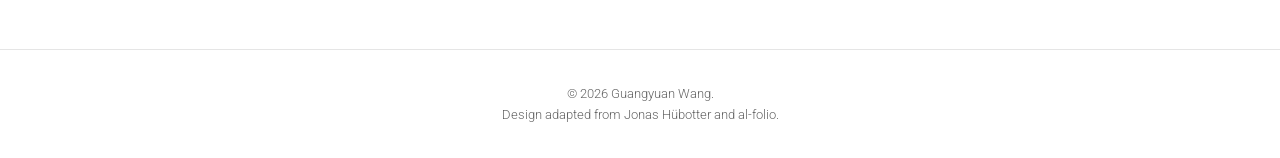
==== commit 3181c5ff: "Open the bio with a friendlier greeting Co-Authored-By: Claude Opus 5.5 <noreply@anthropic.com>" ====
--- a/index.html
+++ b/index.html
@@ -46,7 +46,7 @@
         <figure class="profile">
           <img src="images/profile-placeholder.png?v=clean-shaven" width="1254" height="1254" alt="Cartoon placeholder portrait of Guangyuan Wang" fetchpriority="high">
         </figure>
-        <p>Hello, and welcome to my homepage!</p>
+        <p>Hi, I’m Alex! Welcome to my homepage.</p>
         <p>I earned my double bachelor’s degrees in Computer Science and Mathematics with First-Class Honours from <a href="https://en.wikipedia.org/wiki/McGill_University"><span class="logo-word"><!-- <img class="inline-logo" src="images/logos/mcgill.webp" width="57" height="72" alt=""> -->McGill</span> University</a> and <a href="https://en.wikipedia.org/wiki/Mila_(research_institute)"><span class="logo-word"><!-- <img class="inline-logo mila-logo" src="images/logos/mila.webp" width="72" height="72" alt=""> -->Mila</span> - Québec Artificial Intelligence Institute</a>, where I conducted research in reinforcement learning and optimization theory. I was very fortunate to be advised by Prof. <a href="https://www.cs.mcgill.ca/~dprecup/">Doina Precup</a> in the <a href="https://rl.cs.mcgill.ca/">Reasoning and Learning Lab</a> and Prof. <a href="https://elliotpaquette.github.io/">Elliot Paquette</a> in the <a href="https://mtl-mlopt.github.io/">Montréal Machine Learning and Optimization Group</a>.</p>
         <p>Previously, I had the great pleasure to work on self-improving coding agents and automated R&amp;D with Prof. <a href="https://mwang.princeton.edu/">Mengdi Wang</a> and Prof. <a href="https://lsl.zone/">Shilong Liu</a>. I have also worked with Prof. <a href="https://anima-ai.org/">Anima Anandkumar</a>, Prof. <a href="https://azanette.com/">Andrea Zanette</a>, and Prof. <a href="https://junwei-lu.github.io/">Junwei Lu</a> on foundation models and scientific machine learning.</p>
         <p class="profile-links"><a href="https://openreview.net/profile?id=~Guangyuan_Wang1">OpenReview</a> / <a href="https://scholar.google.ca/citations?user=Vxr5u9cAAAAJ&amp;hl=en">Google Scholar</a> / <a href="https://orcid.org/0009-0008-2814-5793">ORCID</a> / <a href="https://github.com/al2wang">GitHub</a> / <a href="https://x.com/lightever131/reposts">X</a> / <a href="https://mila.quebec/en/directory/guangyuan-wang">Mila Profile</a></p>
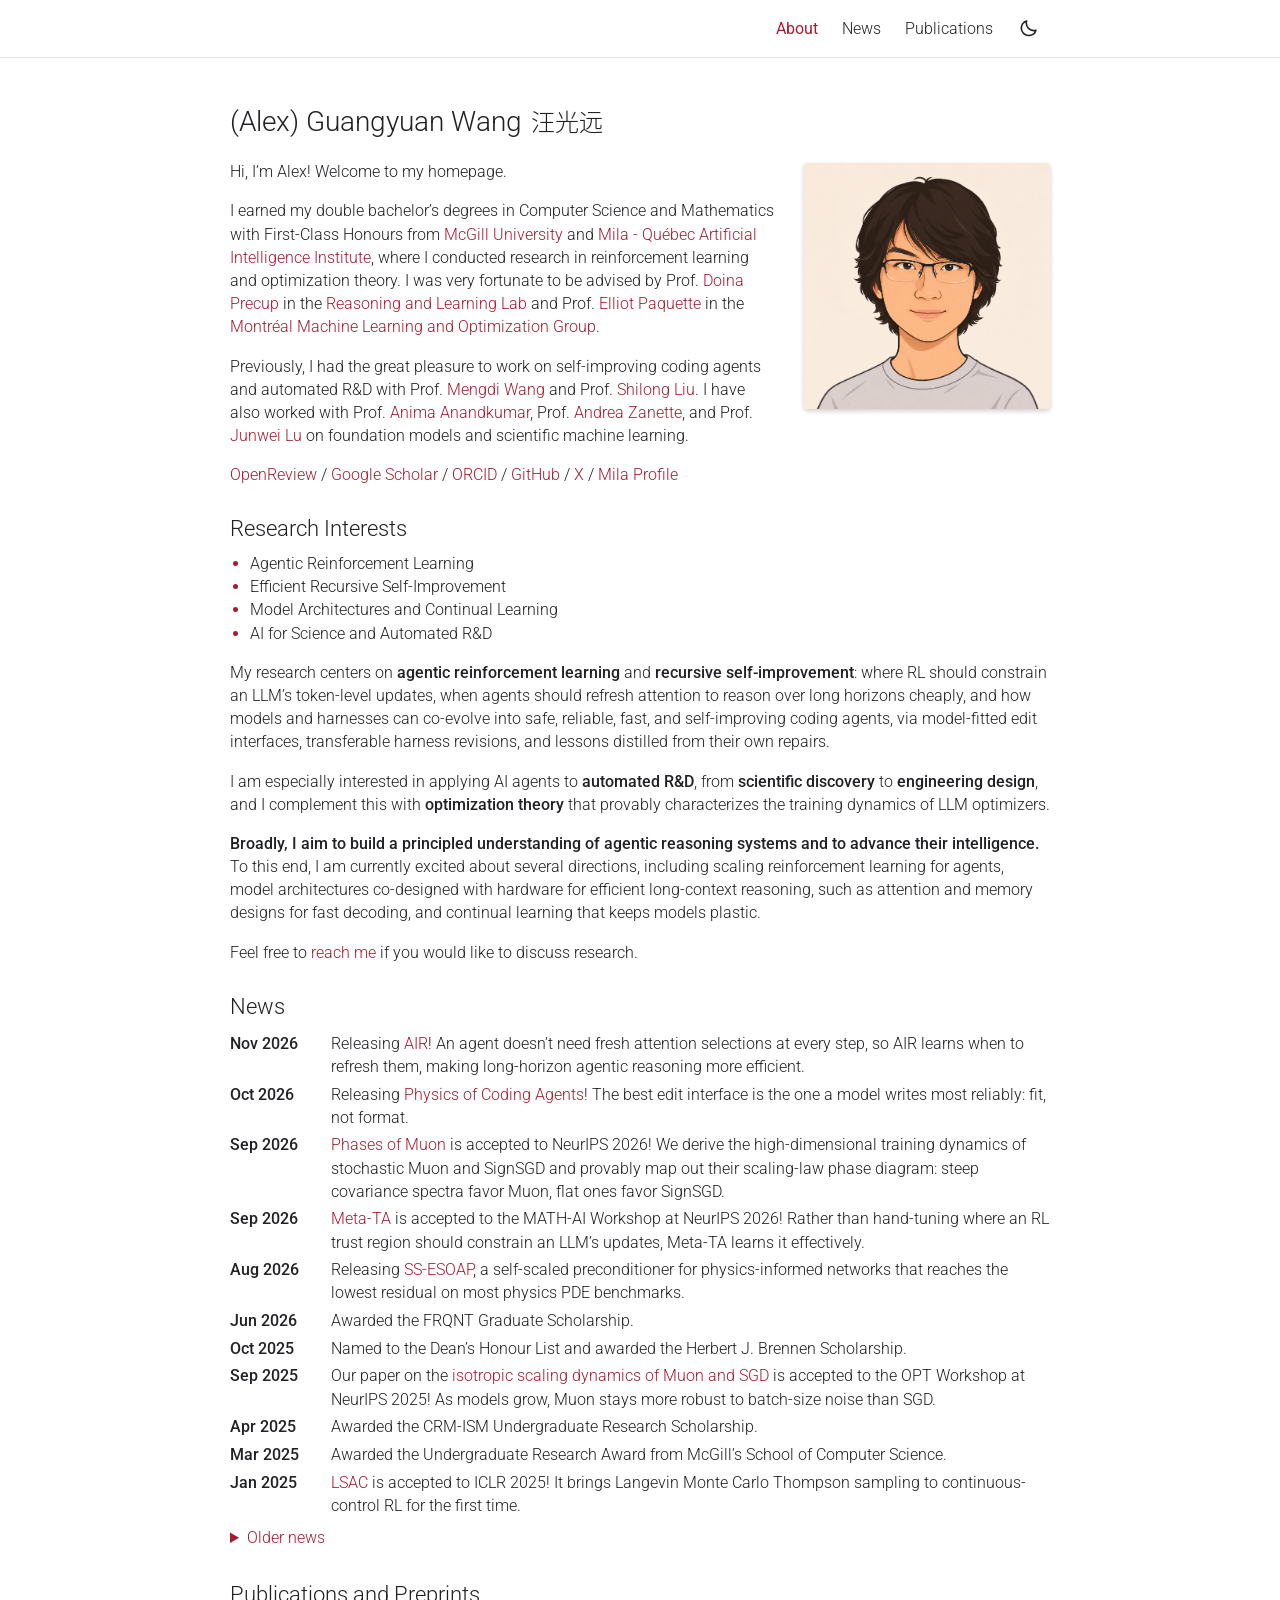
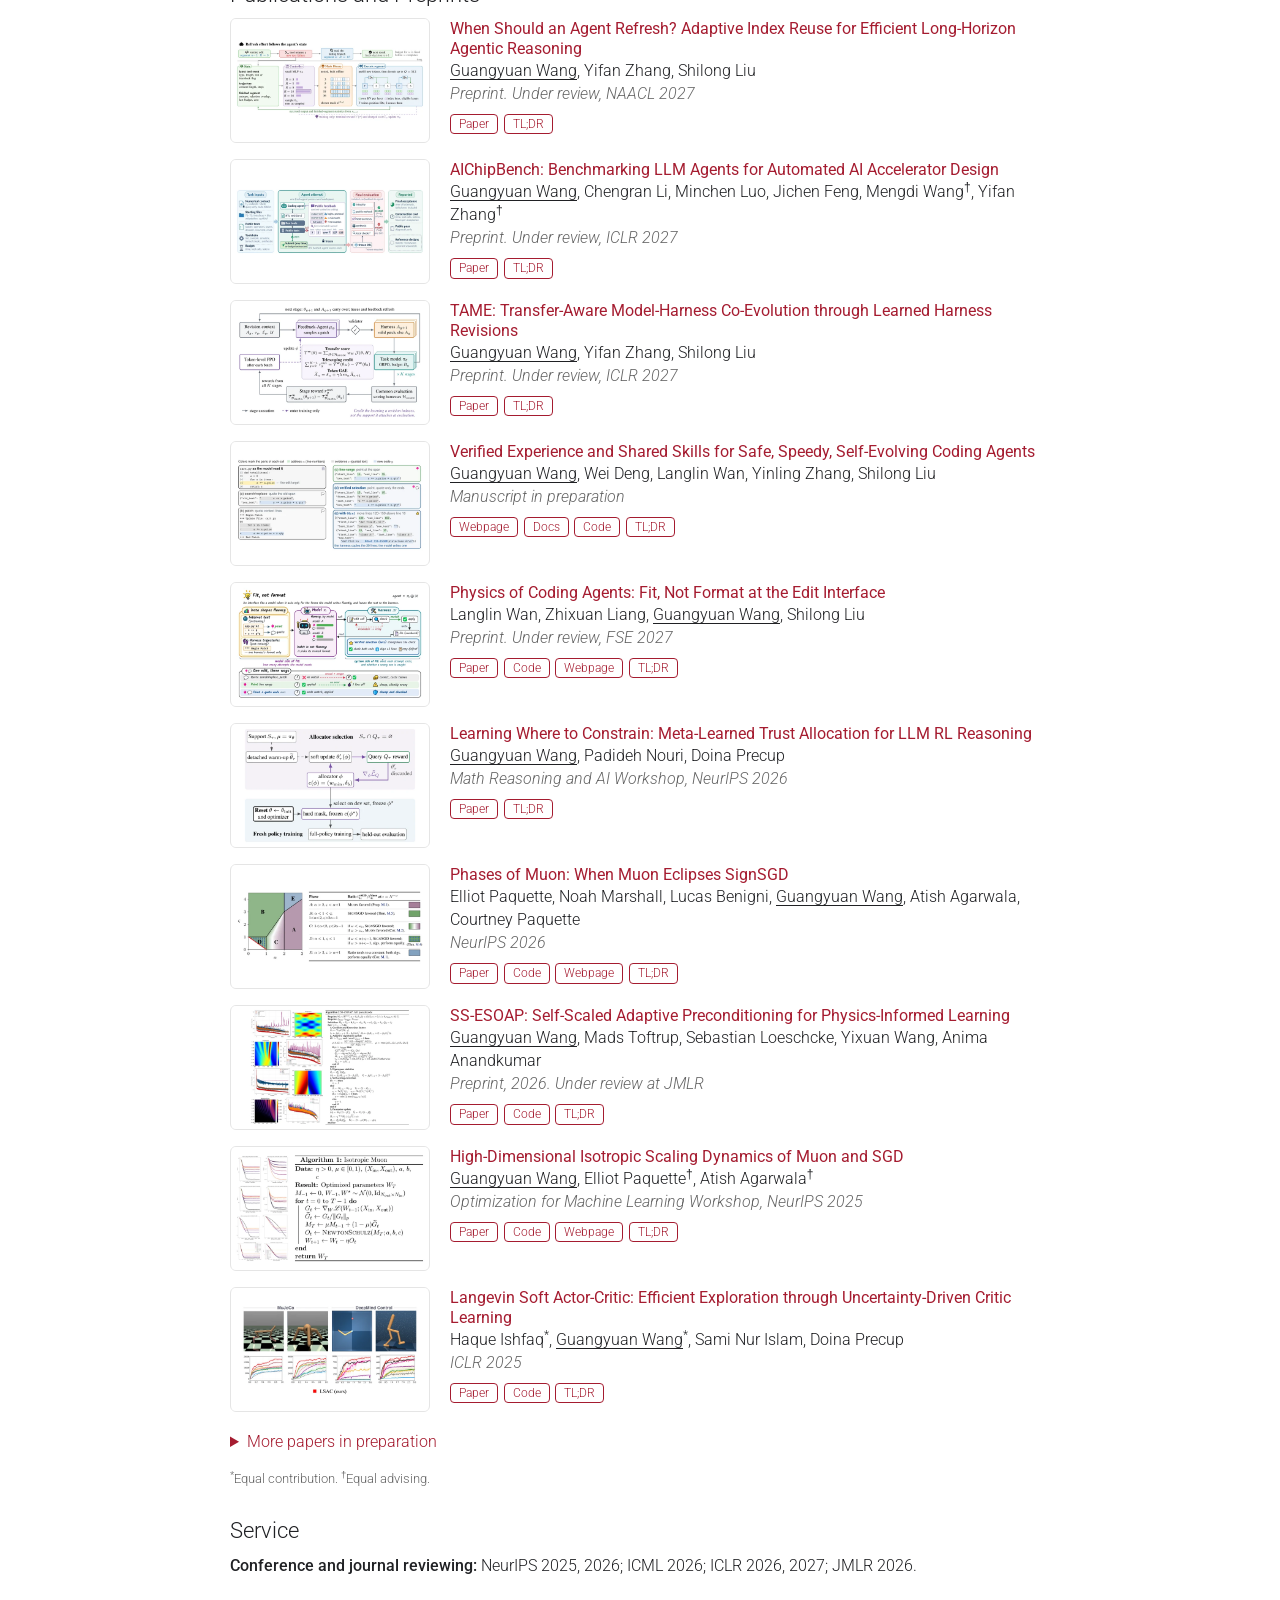
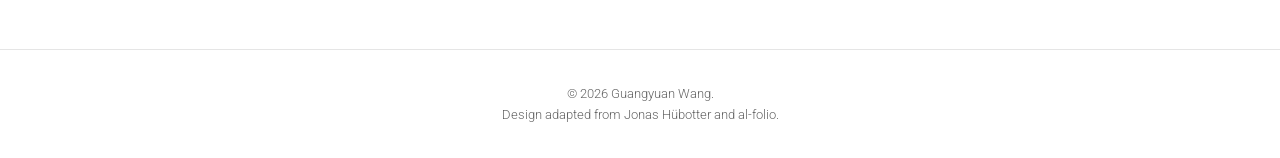
==== commit bceeffea: "Retitle S-Code and point it to its webpage and docs Co-Authored-By: Claude Opus 5.5 <noreply@anthrop" ====
--- a/index.html
+++ b/index.html
@@ -125,14 +125,14 @@
             <p class="publication-tldr" id="tldr-tame-transfer-aware-model-harness-co-evolution-through-learned-harness-revisions" hidden>We show that the harness that helps an agent most during training does not always leave the strongest model, and introduce TAME, which trains a feedback agent with reinforcement learning to revise the training harness for gains that transfer to independent deployment harnesses.</p>
           </div>
         </li>
-        <li id="safe-self-evolving-and-swift-coding-agent">
-          <a class="publication-thumb" href="https://sai-foundation.github.io/s-code-docs/docs/privacy-security-comparison/" tabindex="-1" aria-hidden="true"><img src="images/publications/s-code.webp" alt="" width="640" height="400" loading="lazy" decoding="async"></a>
-          <div class="publication-body">
-            <h3 class="publication-title"><a href="https://sai-foundation.github.io/s-code-docs/docs/privacy-security-comparison/">Safe, Self-Evolving, and Swift Coding Agent</a></h3>
+        <li id="verified-experience-and-shared-skills-for-safe-speedy-self-evolving-coding-agents">
+          <a class="publication-thumb" href="https://code.sai.foundation/" tabindex="-1" aria-hidden="true"><img src="images/publications/s-code.webp" alt="" width="640" height="400" loading="lazy" decoding="async"></a>
+          <div class="publication-body">
+            <h3 class="publication-title"><a href="https://code.sai.foundation/">Verified Experience and Shared Skills for Safe, Speedy, Self-Evolving Coding Agents</a></h3>
             <p class="publication-authors"><span class="self">Guangyuan Wang</span>, Wei Deng, Langlin Wan, Yinling Zhang, Shilong Liu</p>
             <p class="publication-venue">Manuscript in preparation</p>
-            <ul class="publication-links" aria-label="Links"><li><a href="https://sai-foundation.github.io/s-code-docs/docs/privacy-security-comparison/">Webpage</a></li><li><a href="https://github.com/sai-foundation/s-code">Code</a></li><li><button class="tldr-toggle" type="button" aria-expanded="false" aria-controls="tldr-safe-self-evolving-and-swift-coding-agent">TL;DR</button></li></ul>
-            <p class="publication-tldr" id="tldr-safe-self-evolving-and-swift-coding-agent" hidden>We present S-Code, an open-source coding harness whose self-evolution layer turns observed repairs into short, auditable lessons that later sessions and other agents can safely reuse, without changing model weights or agent code.</p>
+            <ul class="publication-links" aria-label="Links"><li><a href="https://code.sai.foundation/">Webpage</a></li><li><a href="https://sai-foundation.github.io/s-code-docs/">Docs</a></li><li><a href="https://github.com/sai-foundation/s-code">Code</a></li><li><button class="tldr-toggle" type="button" aria-expanded="false" aria-controls="tldr-verified-experience-and-shared-skills-for-safe-speedy-self-evolving-coding-agents">TL;DR</button></li></ul>
+            <p class="publication-tldr" id="tldr-verified-experience-and-shared-skills-for-safe-speedy-self-evolving-coding-agents" hidden>We present S-Code, an open-source coding harness whose self-evolution layer turns observed repairs into short, auditable lessons that later sessions and other agents can safely reuse, without changing model weights or agent code.</p>
           </div>
         </li>
         <li id="physics-of-coding-agents-fit-not-format-at-the-edit-interface">
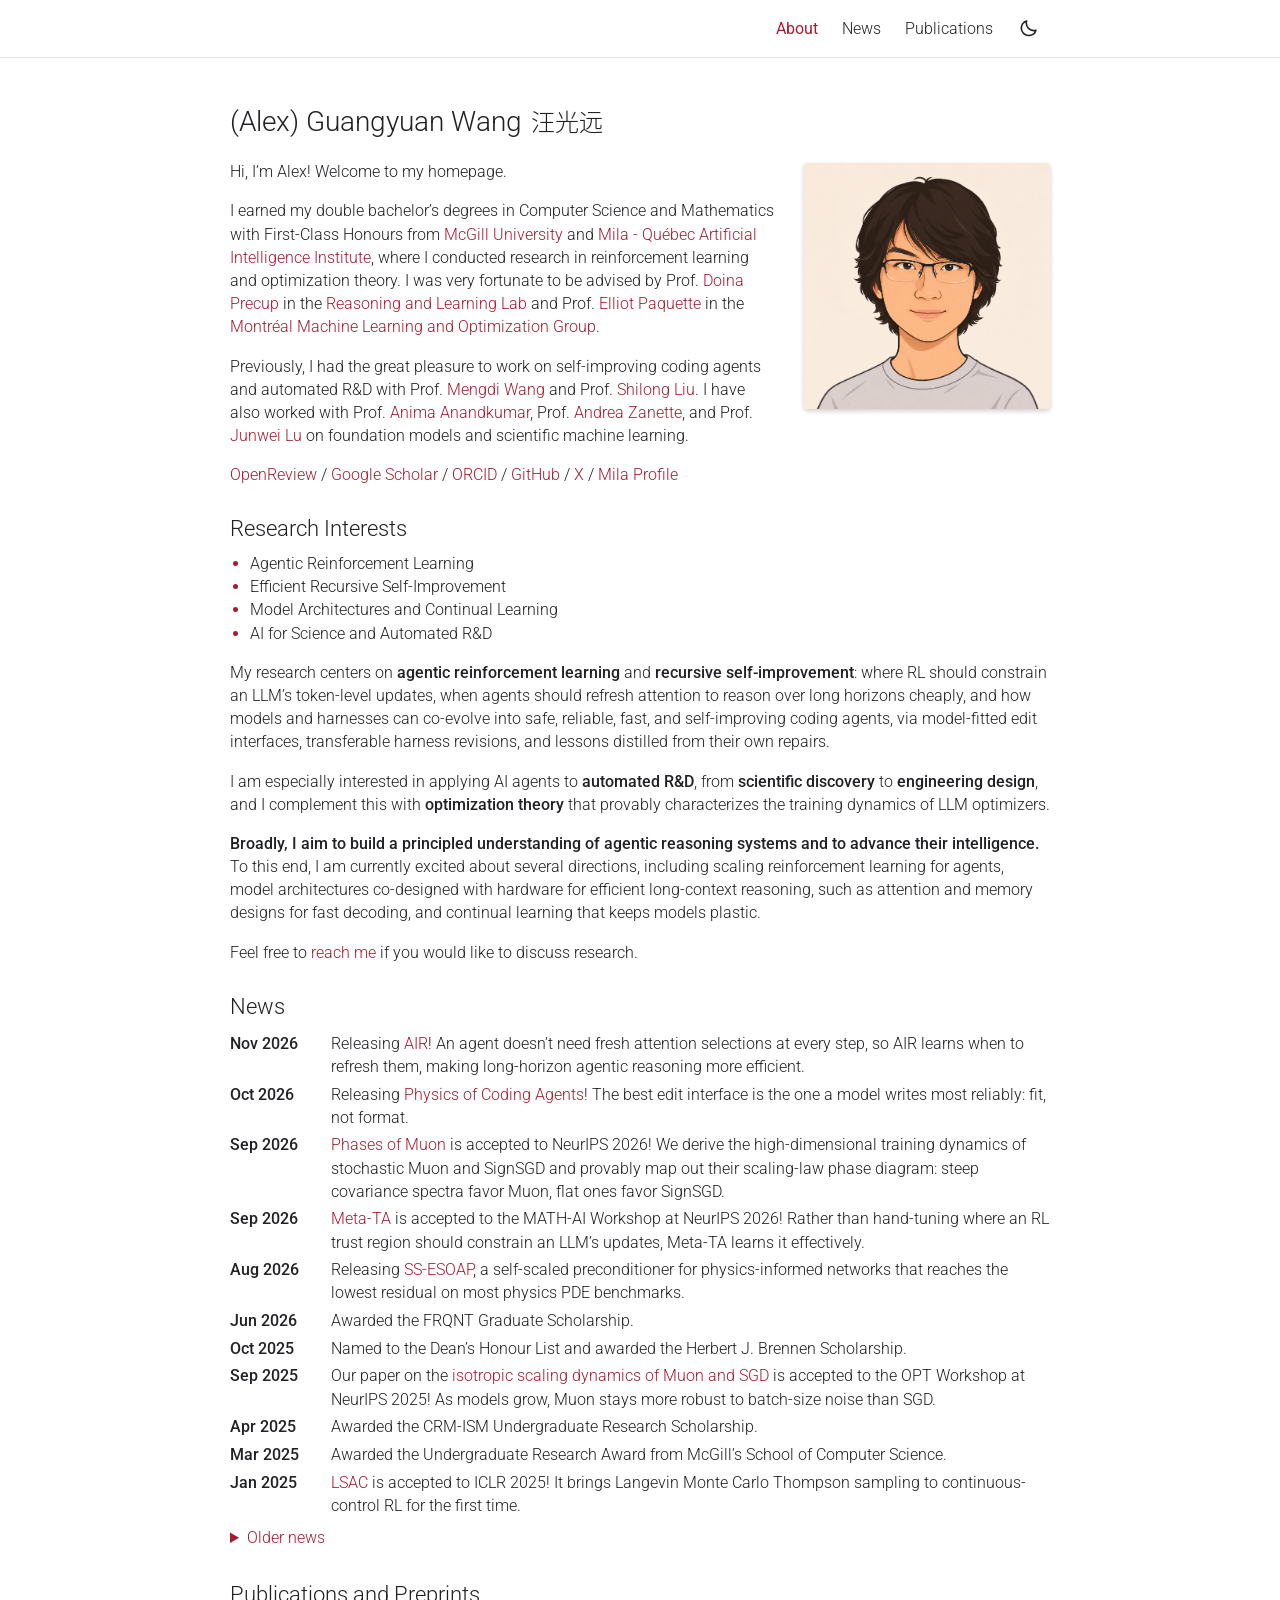
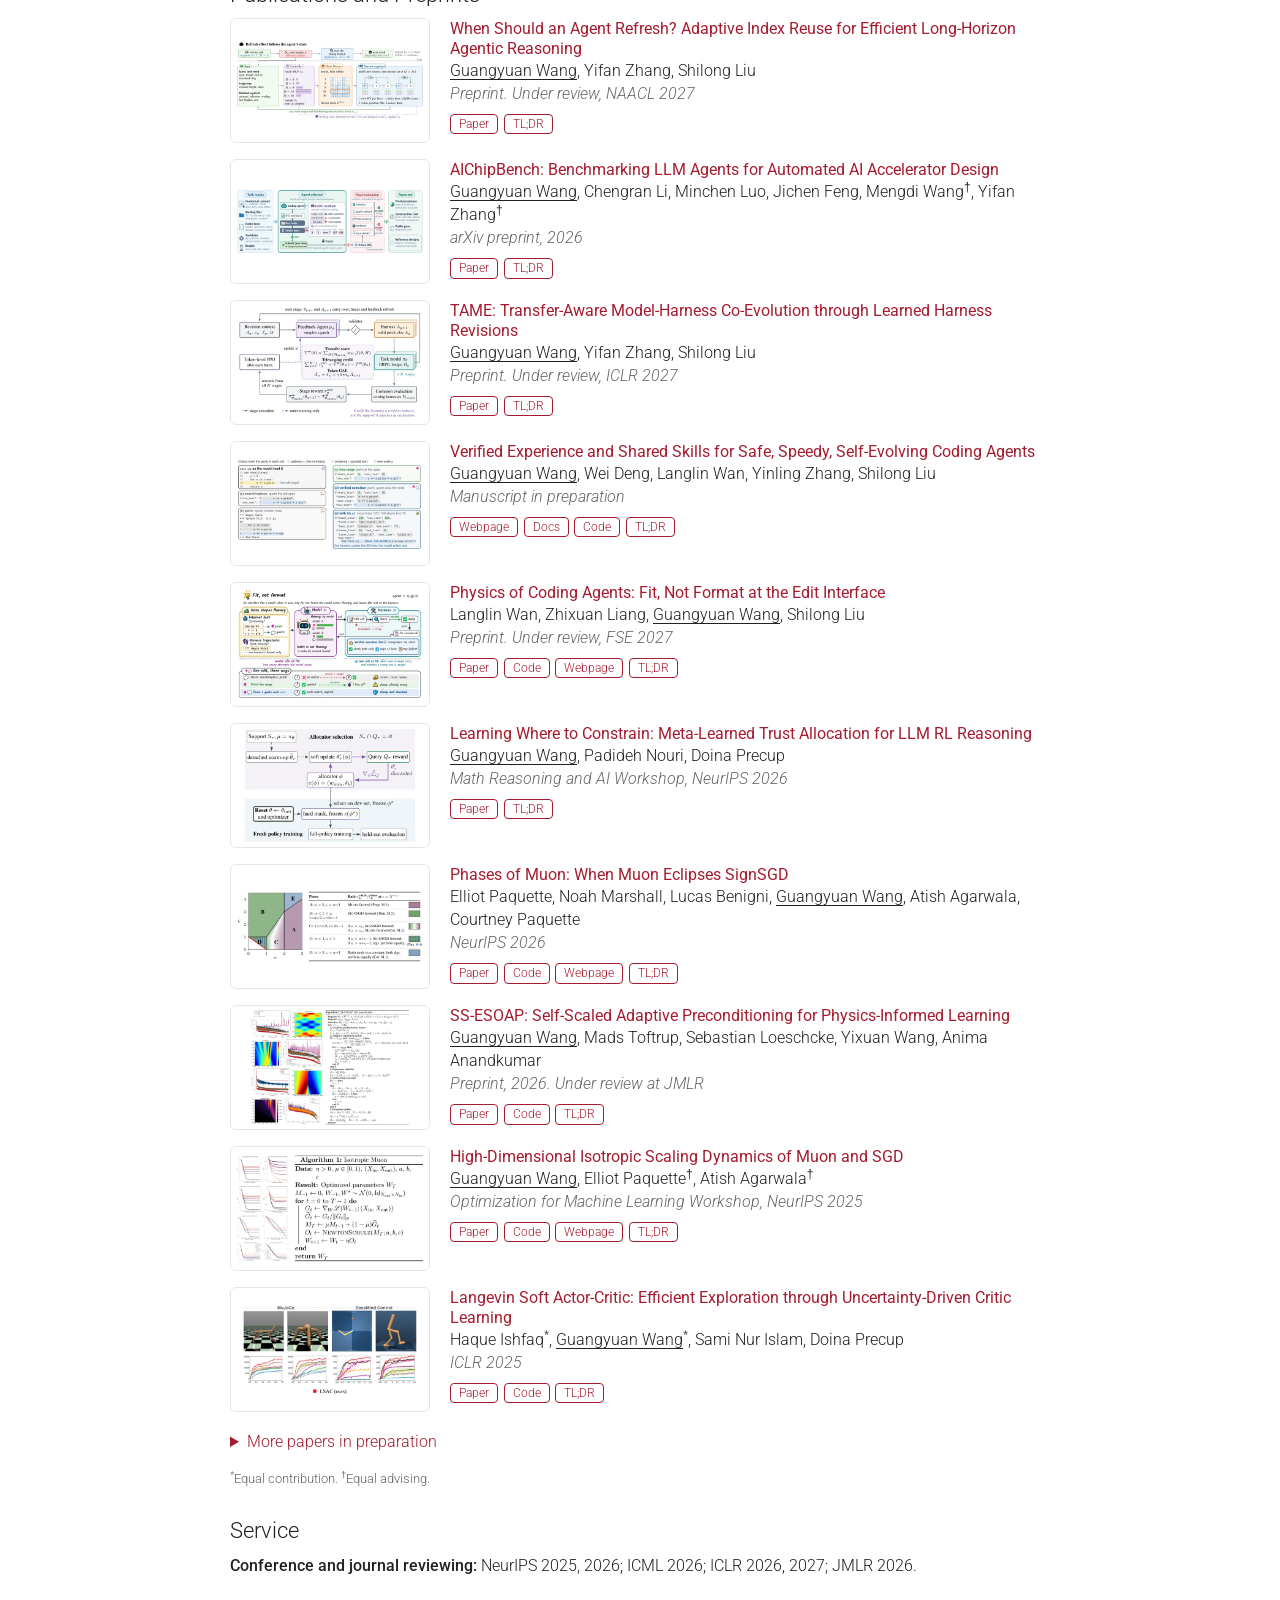
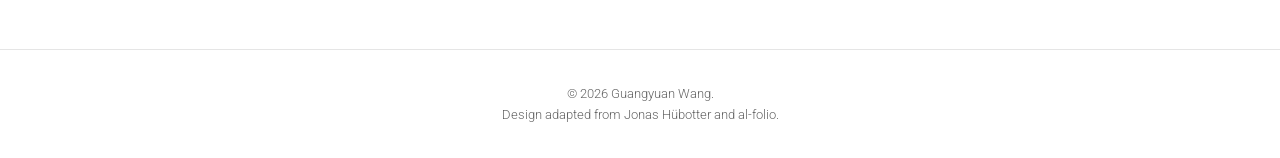
==== commit 3ad8758c: "Point AIChipBench to its arXiv preprint Co-Authored-By: Claude Opus 5.5 <noreply@anthropic.com>" ====
--- a/index.html
+++ b/index.html
@@ -106,12 +106,12 @@
           </div>
         </li>
         <li id="aichipbench-benchmarking-llm-agents-for-automated-ai-accelerator-design">
-          <a class="publication-thumb" href="https://openreview.net/pdf?id=Qcpj94Y3zm" tabindex="-1" aria-hidden="true"><img src="images/publications/aichipbench.webp" alt="" width="640" height="400" loading="lazy" decoding="async"></a>
-          <div class="publication-body">
-            <h3 class="publication-title"><a href="https://openreview.net/pdf?id=Qcpj94Y3zm">AIChipBench: Benchmarking LLM Agents for Automated AI Accelerator Design</a></h3>
+          <a class="publication-thumb" href="https://arxiv.org/abs/2611.33093v1" tabindex="-1" aria-hidden="true"><img src="images/publications/aichipbench.webp" alt="" width="640" height="400" loading="lazy" decoding="async"></a>
+          <div class="publication-body">
+            <h3 class="publication-title"><a href="https://arxiv.org/abs/2611.33093v1">AIChipBench: Benchmarking LLM Agents for Automated AI Accelerator Design</a></h3>
             <p class="publication-authors"><span class="self">Guangyuan Wang</span>, Chengran Li, Minchen Luo, Jichen Feng, Mengdi Wang<sup>†</sup>, Yifan Zhang<sup>†</sup></p>
-            <p class="publication-venue">Preprint. Under review, ICLR 2027</p>
-            <ul class="publication-links" aria-label="Links"><li><a href="https://openreview.net/pdf?id=Qcpj94Y3zm">Paper</a></li><li><button class="tldr-toggle" type="button" aria-expanded="false" aria-controls="tldr-aichipbench-benchmarking-llm-agents-for-automated-ai-accelerator-design">TL;DR</button></li></ul>
+            <p class="publication-venue">arXiv preprint, 2026</p>
+            <ul class="publication-links" aria-label="Links"><li><a href="https://arxiv.org/abs/2611.33093v1">Paper</a></li><li><button class="tldr-toggle" type="button" aria-expanded="false" aria-controls="tldr-aichipbench-benchmarking-llm-agents-for-automated-ai-accelerator-design">TL;DR</button></li></ul>
             <p class="publication-tldr" id="tldr-aichipbench-benchmarking-llm-agents-for-automated-ai-accelerator-design" hidden>We introduce AIChipBench, a benchmark that tests whether LLM coding agents can turn model specifications into working AI accelerator designs, with independent held-out checks that catch failures public tests miss.</p>
           </div>
         </li>
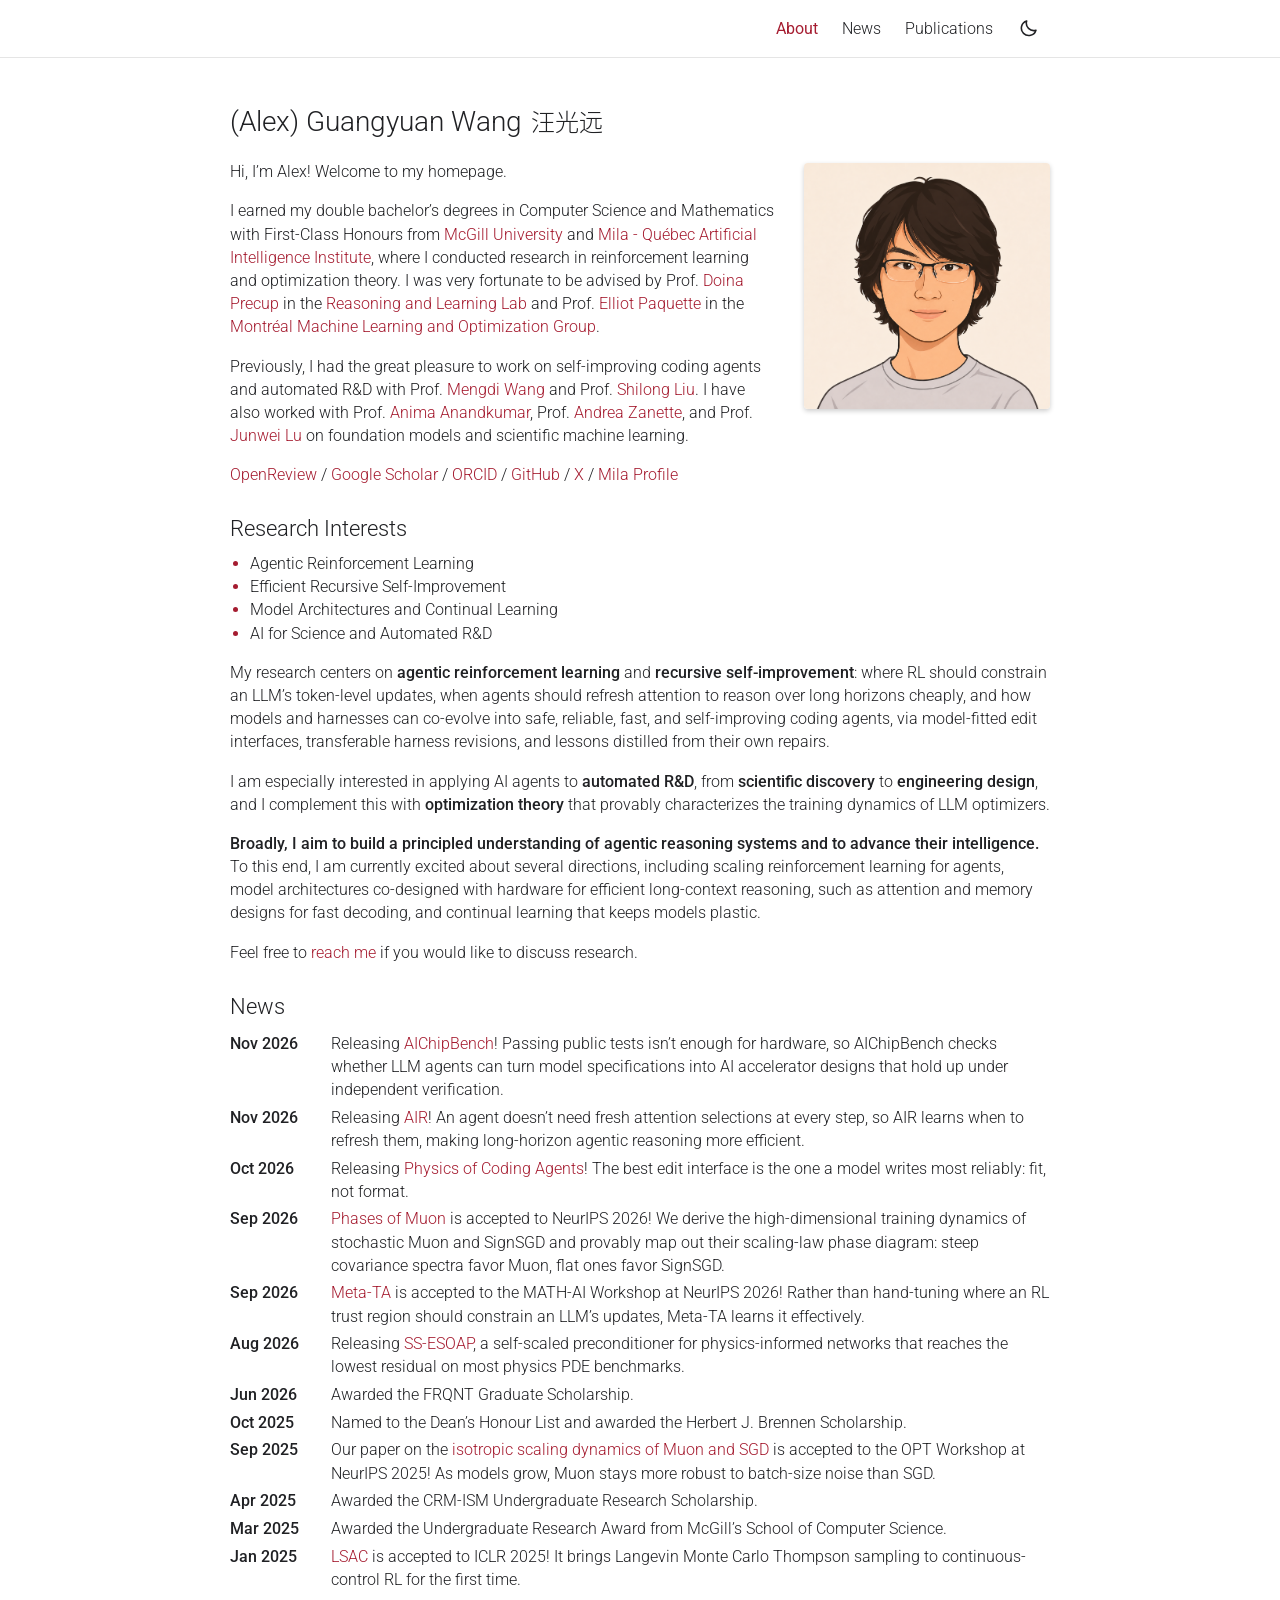
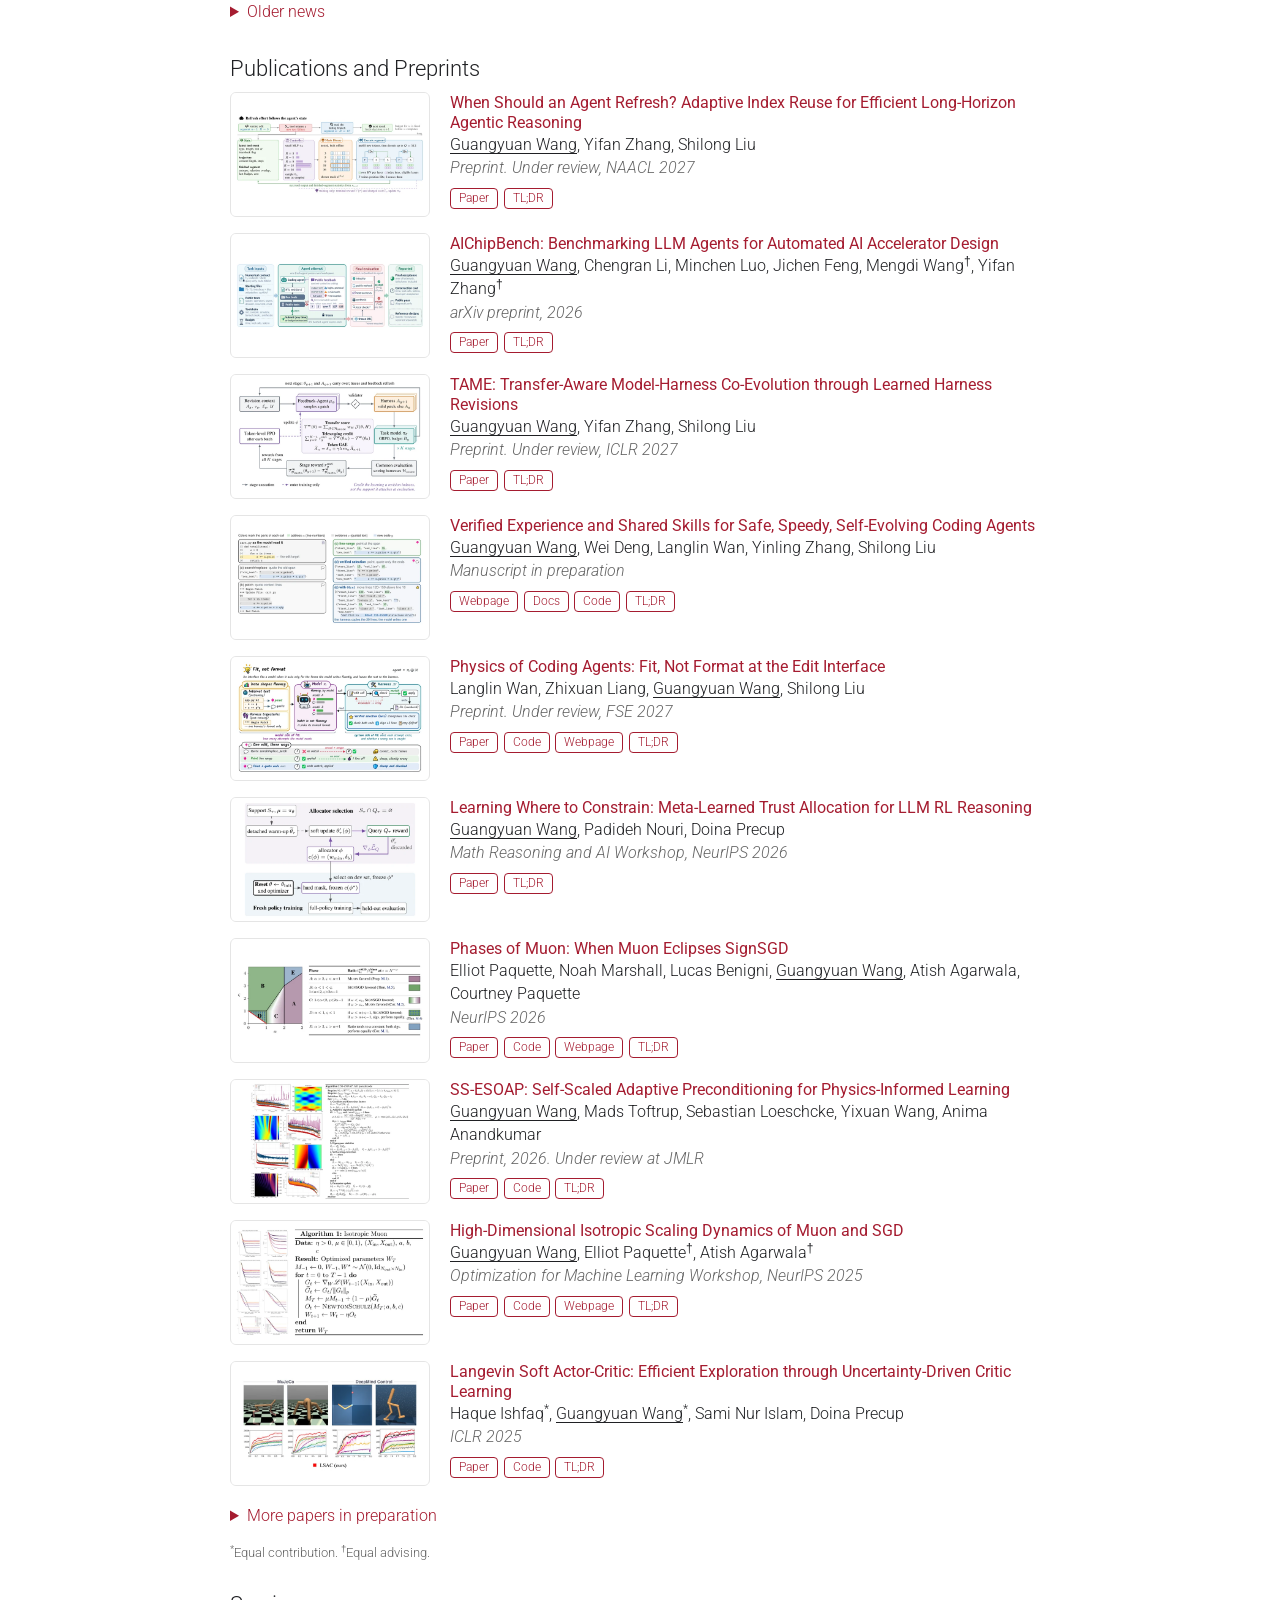
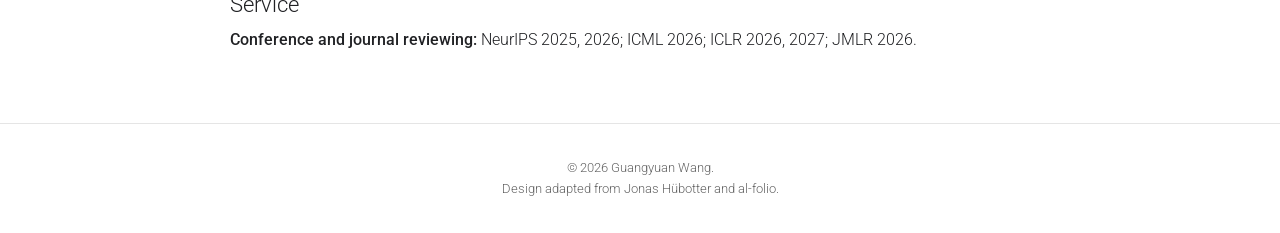
==== commit c3c58ba5: "Add AIChipBench release to the news Co-Authored-By: Claude Opus 5.5 <noreply@anthropic.com>" ====
--- a/index.html
+++ b/index.html
@@ -69,6 +69,7 @@
     <section class="news" id="news" aria-labelledby="news-title">
       <h2 id="news-title">News</h2>
       <dl class="dated-list news-list">
+        <div><dt>Nov 2026</dt><dd>Releasing <a href="https://arxiv.org/abs/2611.33093v1">AIChipBench</a>! Passing public tests isn’t enough for hardware, so AIChipBench checks whether LLM agents can turn model specifications into AI accelerator designs that hold up under independent verification.</dd></div>
         <div><dt>Nov 2026</dt><dd>Releasing <a href="https://arxiv.org/abs/2611.01429">AIR</a>! An agent doesn’t need fresh attention selections at every step, so AIR learns when to refresh them, making long-horizon agentic reasoning more efficient.</dd></div>
         <div><dt>Oct 2026</dt><dd>Releasing <a href="https://www.preprints.org/manuscript/202610.1889">Physics of Coding Agents</a>! The best edit interface is the one a model writes most reliably: fit, not format.</dd></div>
         <div><dt>Sep 2026</dt><dd><a href="https://arxiv.org/abs/2605.09552">Phases of Muon</a> is accepted to NeurIPS 2026! We derive the high-dimensional training dynamics of stochastic Muon and SignSGD and provably map out their scaling-law phase diagram: steep covariance spectra favor Muon, flat ones favor SignSGD.</dd></div>
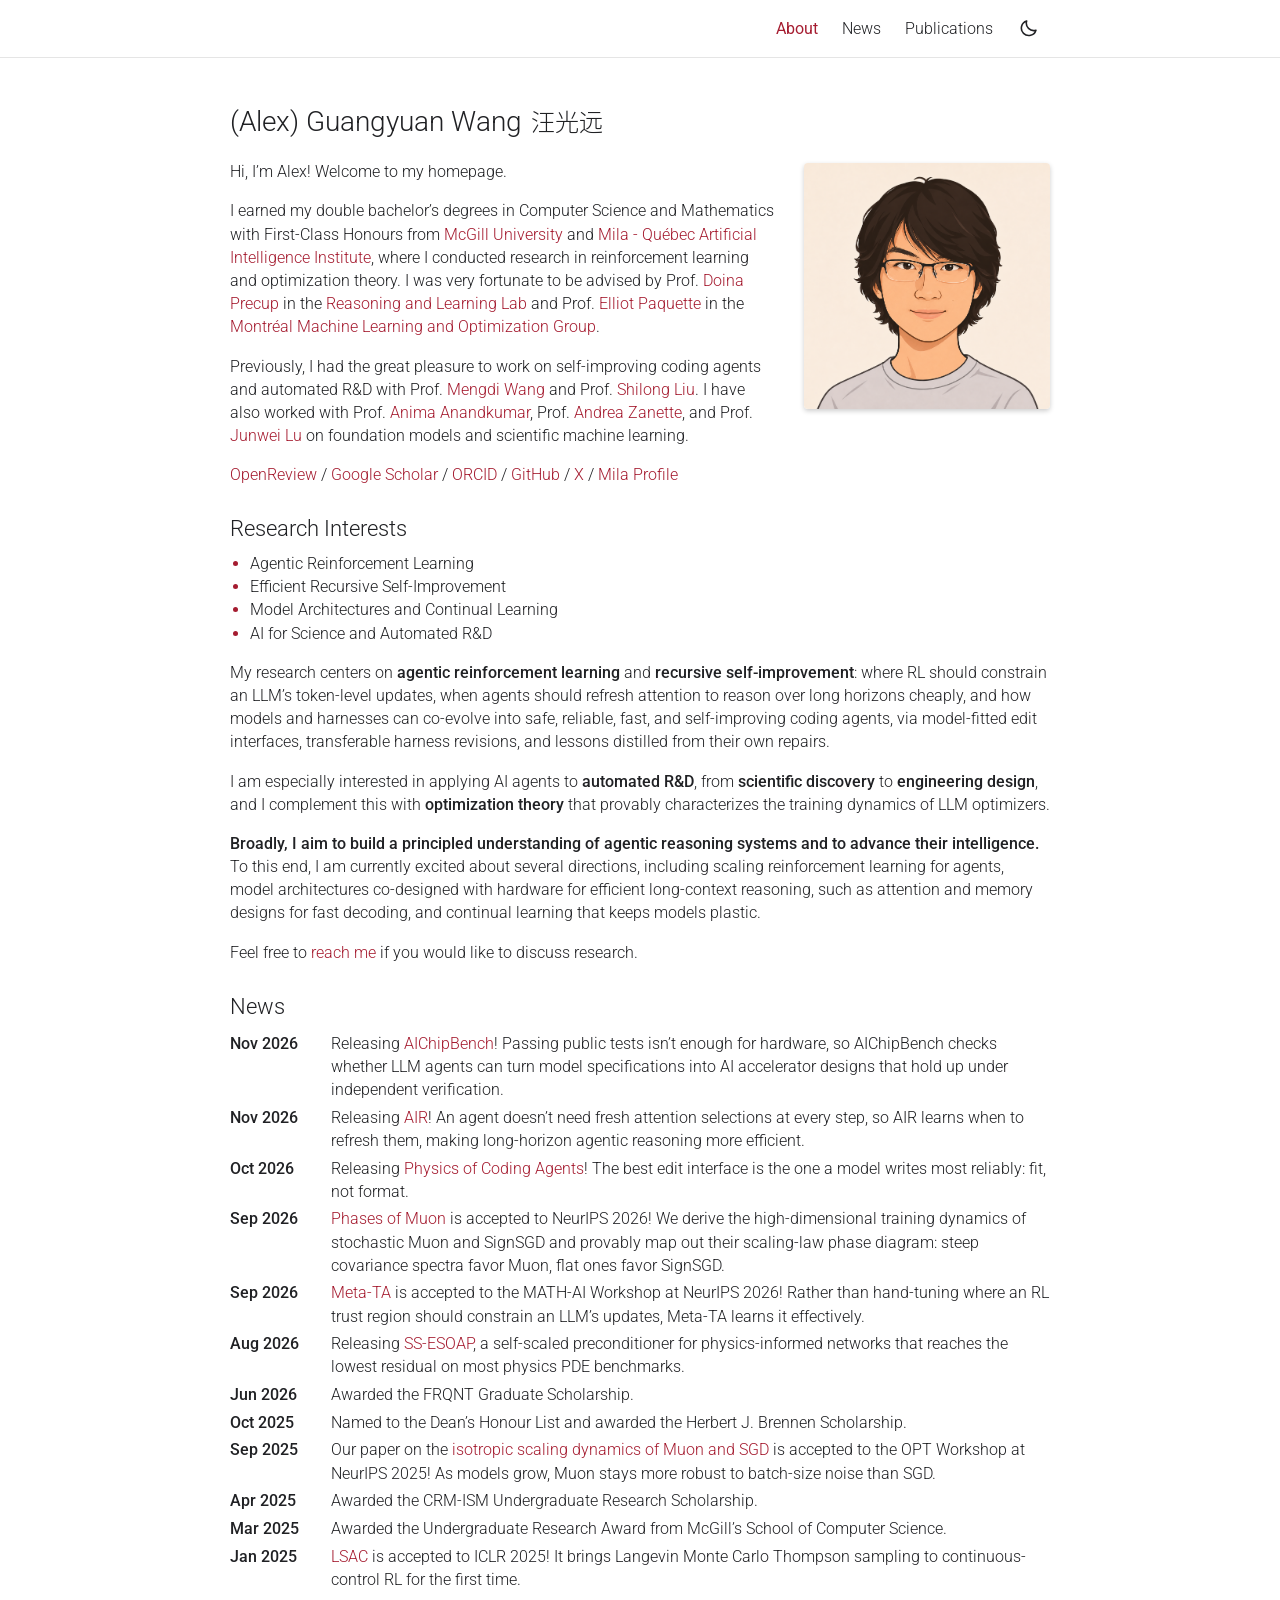
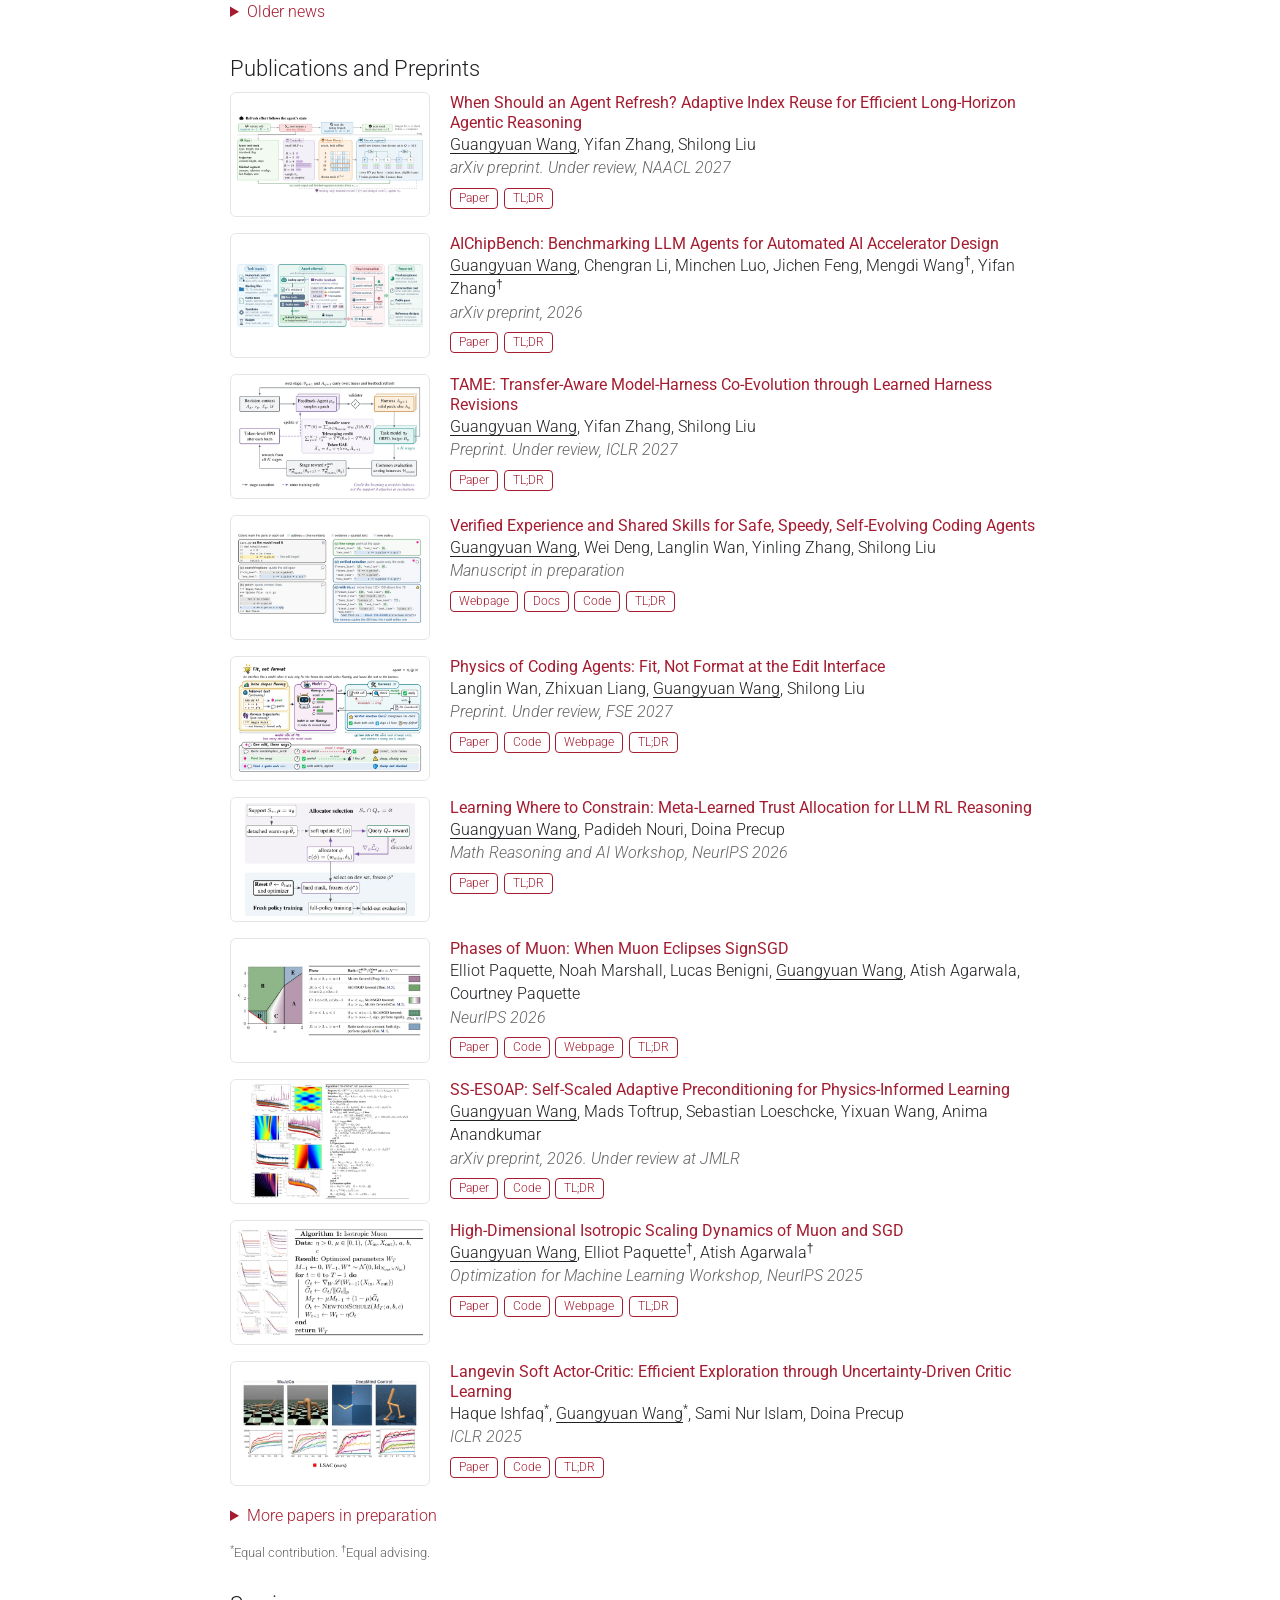
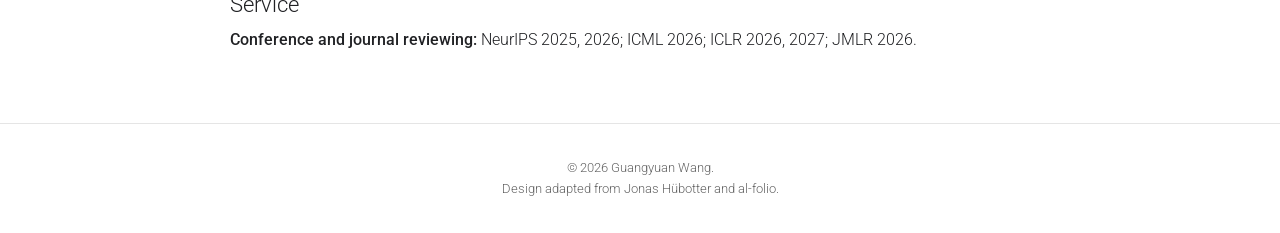
==== commit d73805e4: "Label papers on arXiv as arXiv preprints Co-Authored-By: Claude Opus 5.5 <noreply@anthropic.com>" ====
--- a/index.html
+++ b/index.html
@@ -101,7 +101,7 @@
           <div class="publication-body">
             <h3 class="publication-title"><a href="https://arxiv.org/abs/2611.01429">When Should an Agent Refresh? Adaptive Index Reuse for Efficient Long-Horizon Agentic Reasoning</a></h3>
             <p class="publication-authors"><span class="self">Guangyuan Wang</span>, Yifan Zhang, Shilong Liu</p>
-            <p class="publication-venue">Preprint. Under review, NAACL 2027</p>
+            <p class="publication-venue">arXiv preprint. Under review, NAACL 2027</p>
             <ul class="publication-links" aria-label="Links"><li><a href="https://arxiv.org/abs/2611.01429">Paper</a></li><li><button class="tldr-toggle" type="button" aria-expanded="false" aria-controls="tldr-when-should-an-agent-refresh-adaptive-index-reuse-for-efficient-long-horizon-agentic-reasoning">TL;DR</button></li></ul>
             <p class="publication-tldr" id="tldr-when-should-an-agent-refresh-adaptive-index-reuse-for-efficient-long-horizon-agentic-reasoning" hidden>Building on IndexCache’s cross-layer index reuse for sparse-attention models such as GLM, we introduce AIR (Adaptive Index Reuse), which uses reinforcement learning to decide when a long-horizon language agent should refresh its sparse-attention selections, improving both success and speed at the same compute budget on coding, terminal and tool-use benchmarks.</p>
           </div>
@@ -171,7 +171,7 @@
           <div class="publication-body">
             <h3 class="publication-title"><a href="https://www.alphaxiv.org/abs/2608.29448">SS-ESOAP: Self-Scaled Adaptive Preconditioning for Physics-Informed Learning</a></h3>
             <p class="publication-authors"><span class="self">Guangyuan Wang</span>, Mads Toftrup, Sebastian Loeschcke, Yixuan Wang, Anima Anandkumar</p>
-            <p class="publication-venue">Preprint, 2026. Under review at JMLR</p>
+            <p class="publication-venue">arXiv preprint, 2026. Under review at JMLR</p>
             <ul class="publication-links" aria-label="Links"><li><a href="https://www.alphaxiv.org/abs/2608.29448">Paper</a></li><li><a href="https://github.com/al2wang/ss_esoap_nips/blob/main/ss_esoap.py">Code</a></li><li><button class="tldr-toggle" type="button" aria-expanded="false" aria-controls="tldr-ss-esoap-self-scaled-adaptive-preconditioning-for-physics-informed-learning">TL;DR</button></li></ul>
             <p class="publication-tldr" id="tldr-ss-esoap-self-scaled-adaptive-preconditioning-for-physics-informed-learning" hidden>We introduce SS-ESOAP, a principled self-scaled Kronecker-factored preconditioner for physics-informed neural networks whose scaling factor provably solves a secant-matching problem, reaching lower residuals than first-order and SOAP-style optimizers on most PDE benchmarks.</p>
           </div>
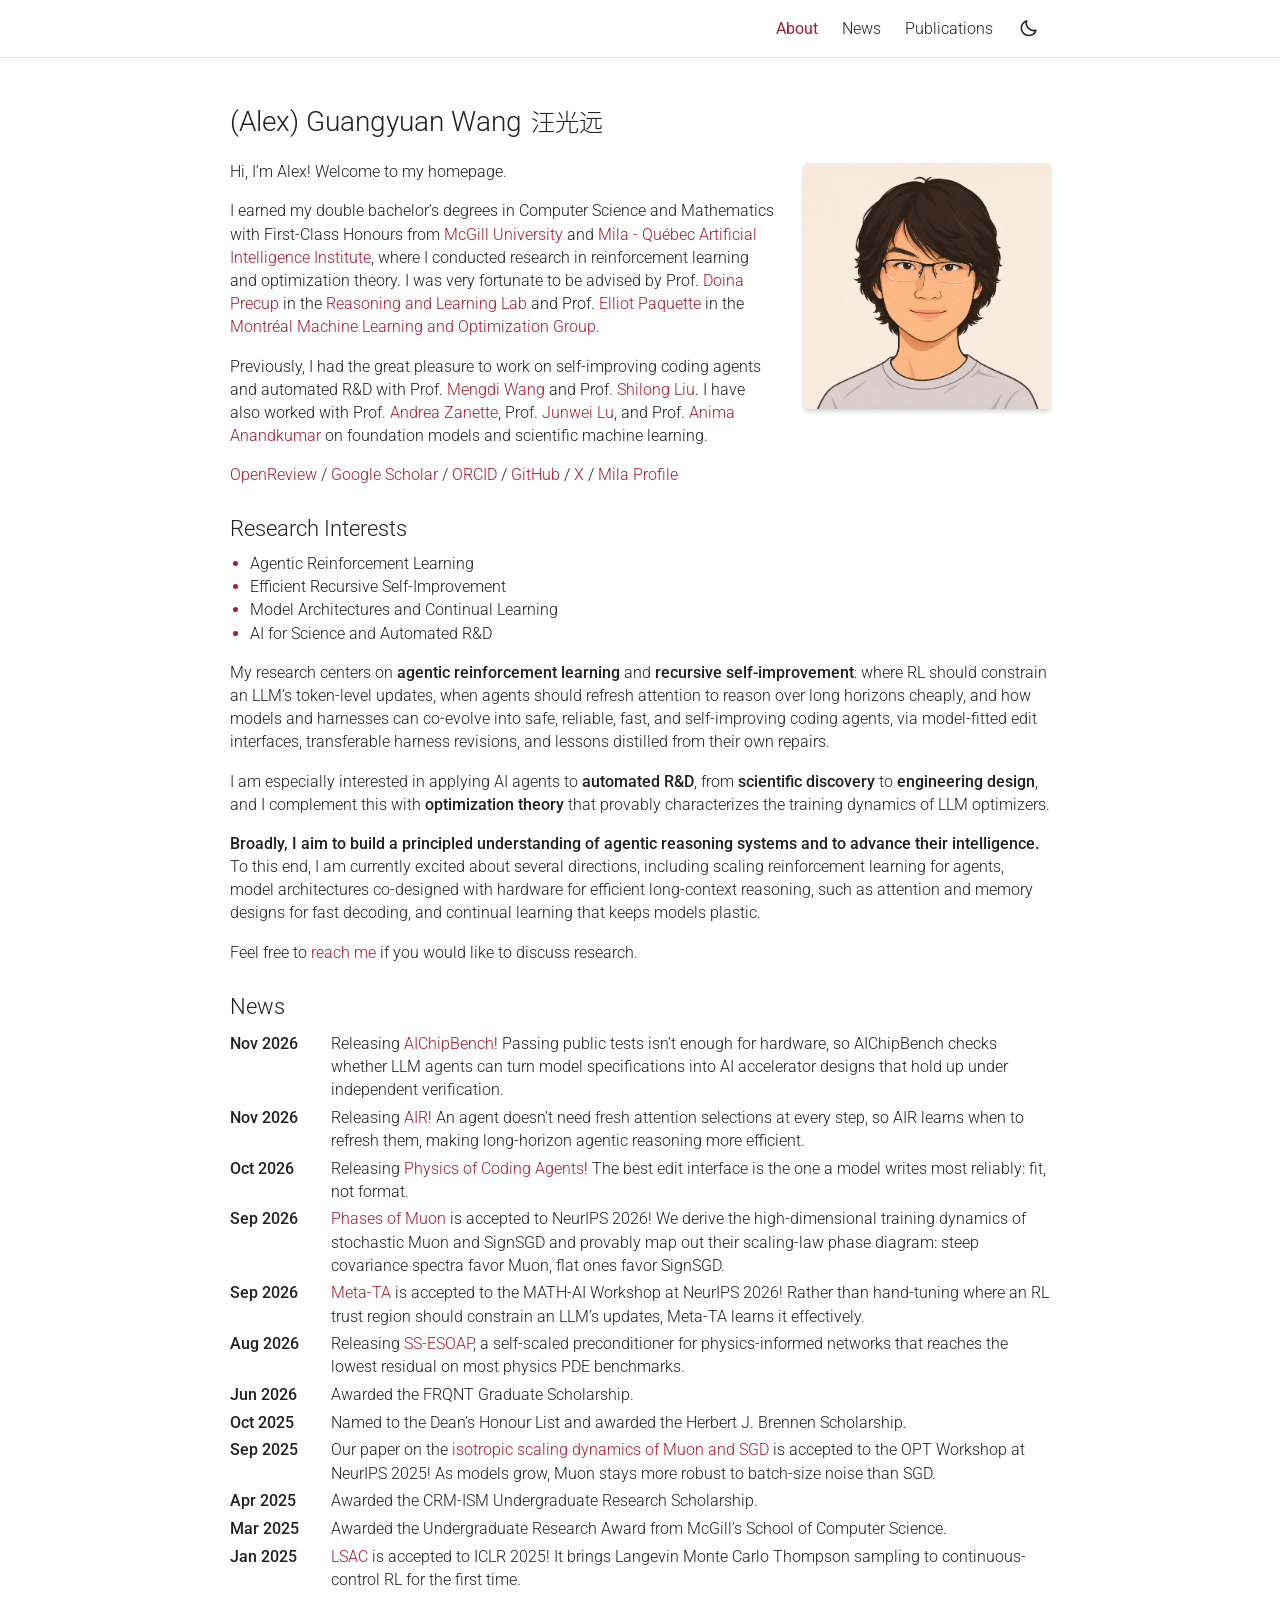
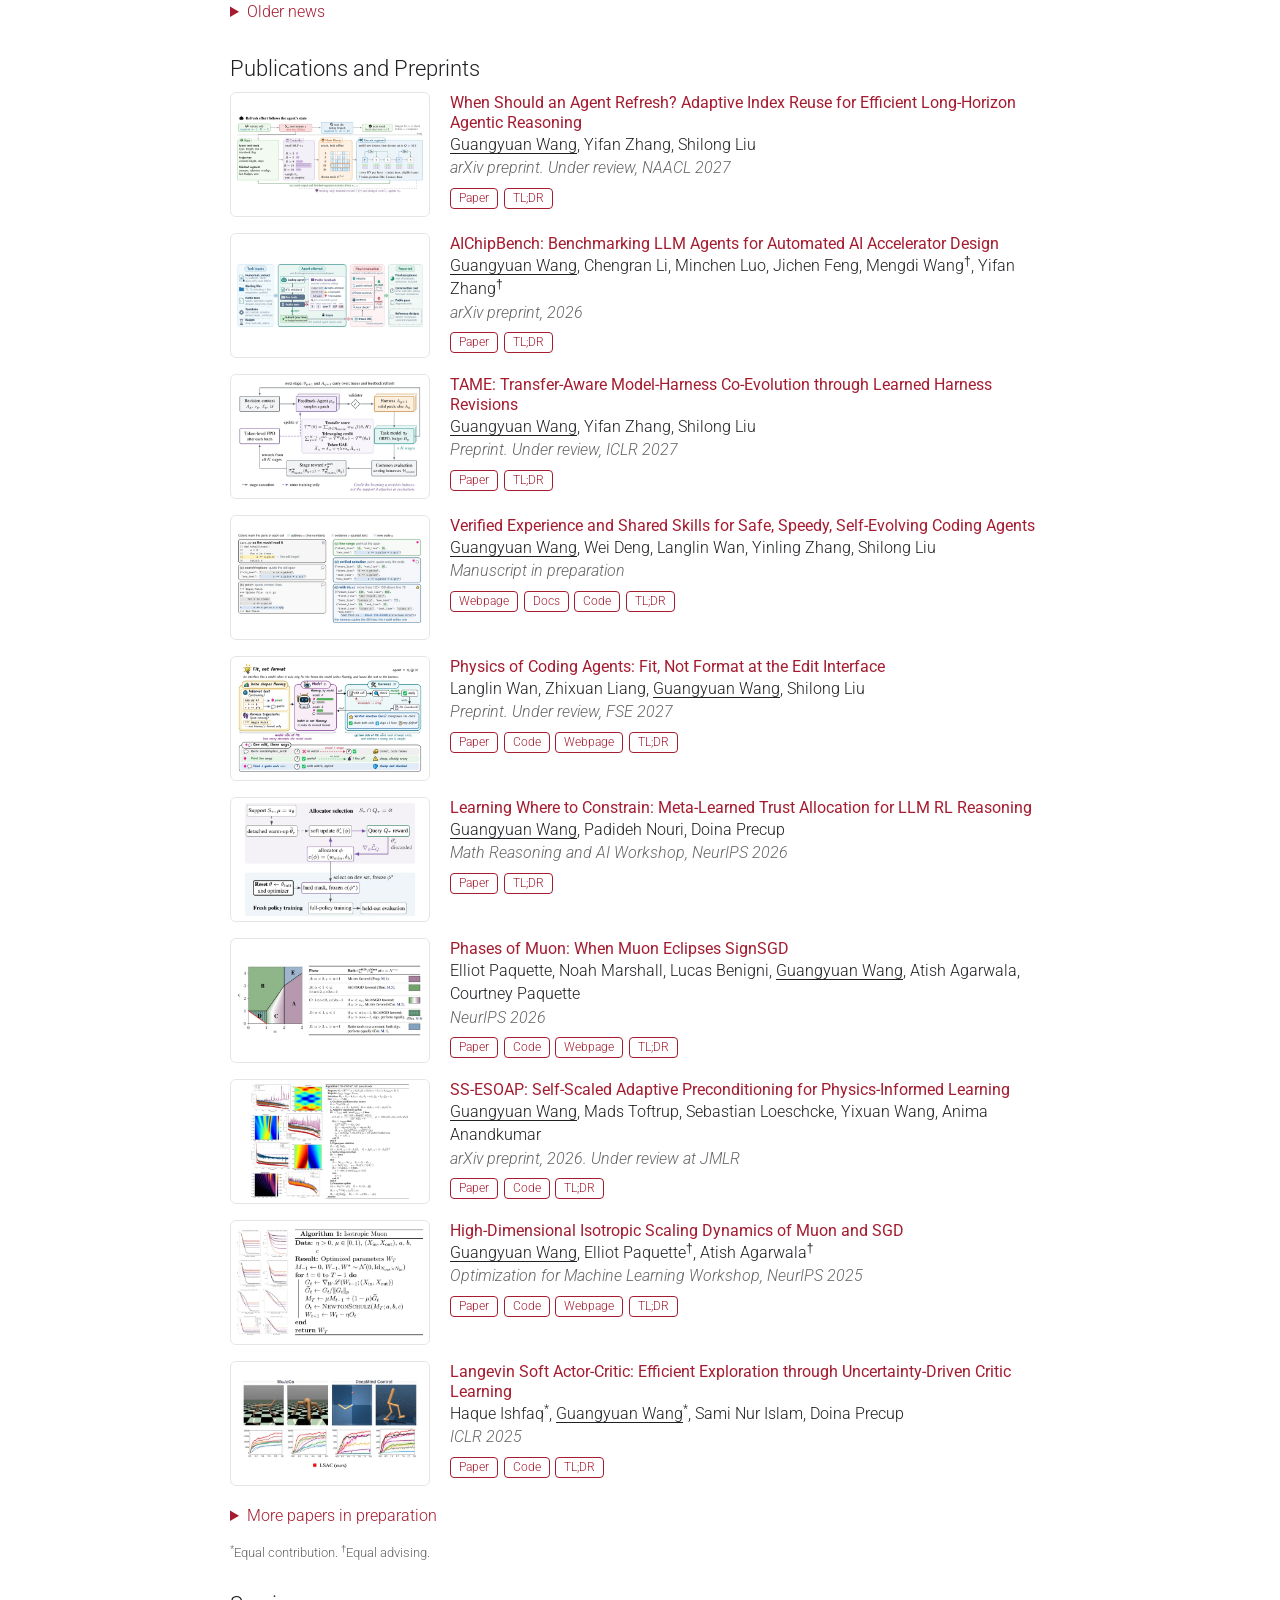
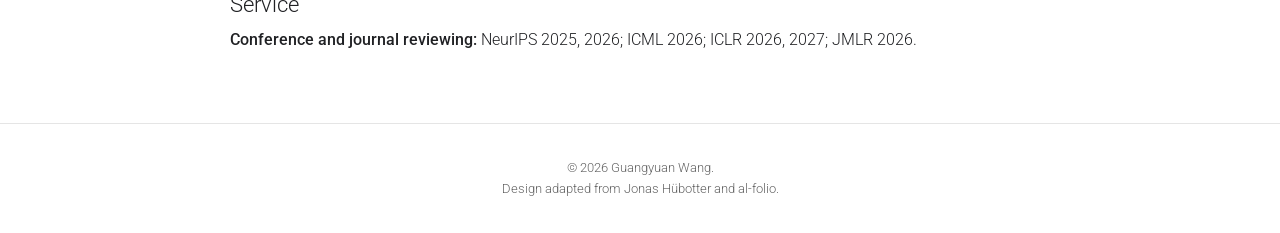
==== commit bdb4c56c: "List Anima Anandkumar after Junwei Lu in the bio Co-Authored-By: Claude Opus 5.5 <noreply@anthropic." ====
--- a/index.html
+++ b/index.html
@@ -48,7 +48,7 @@
         </figure>
         <p>Hi, I’m Alex! Welcome to my homepage.</p>
         <p>I earned my double bachelor’s degrees in Computer Science and Mathematics with First-Class Honours from <a href="https://en.wikipedia.org/wiki/McGill_University"><span class="logo-word"><!-- <img class="inline-logo" src="images/logos/mcgill.webp" width="57" height="72" alt=""> -->McGill</span> University</a> and <a href="https://en.wikipedia.org/wiki/Mila_(research_institute)"><span class="logo-word"><!-- <img class="inline-logo mila-logo" src="images/logos/mila.webp" width="72" height="72" alt=""> -->Mila</span> - Québec Artificial Intelligence Institute</a>, where I conducted research in reinforcement learning and optimization theory. I was very fortunate to be advised by Prof. <a href="https://www.cs.mcgill.ca/~dprecup/">Doina Precup</a> in the <a href="https://rl.cs.mcgill.ca/">Reasoning and Learning Lab</a> and Prof. <a href="https://elliotpaquette.github.io/">Elliot Paquette</a> in the <a href="https://mtl-mlopt.github.io/">Montréal Machine Learning and Optimization Group</a>.</p>
-        <p>Previously, I had the great pleasure to work on self-improving coding agents and automated R&amp;D with Prof. <a href="https://mwang.princeton.edu/">Mengdi Wang</a> and Prof. <a href="https://lsl.zone/">Shilong Liu</a>. I have also worked with Prof. <a href="https://anima-ai.org/">Anima Anandkumar</a>, Prof. <a href="https://azanette.com/">Andrea Zanette</a>, and Prof. <a href="https://junwei-lu.github.io/">Junwei Lu</a> on foundation models and scientific machine learning.</p>
+        <p>Previously, I had the great pleasure to work on self-improving coding agents and automated R&amp;D with Prof. <a href="https://mwang.princeton.edu/">Mengdi Wang</a> and Prof. <a href="https://lsl.zone/">Shilong Liu</a>. I have also worked with Prof. <a href="https://azanette.com/">Andrea Zanette</a>, Prof. <a href="https://junwei-lu.github.io/">Junwei Lu</a>, and Prof. <a href="https://anima-ai.org/">Anima Anandkumar</a> on foundation models and scientific machine learning.</p>
         <p class="profile-links"><a href="https://openreview.net/profile?id=~Guangyuan_Wang1">OpenReview</a> / <a href="https://scholar.google.ca/citations?user=Vxr5u9cAAAAJ&amp;hl=en">Google Scholar</a> / <a href="https://orcid.org/0009-0008-2814-5793">ORCID</a> / <a href="https://github.com/al2wang">GitHub</a> / <a href="https://x.com/lightever131/reposts">X</a> / <a href="https://mila.quebec/en/directory/guangyuan-wang">Mila Profile</a></p>
         <section class="research-interests" id="research-interests" aria-labelledby="research-interests-title">
           <h2 id="research-interests-title">Research Interests</h2>
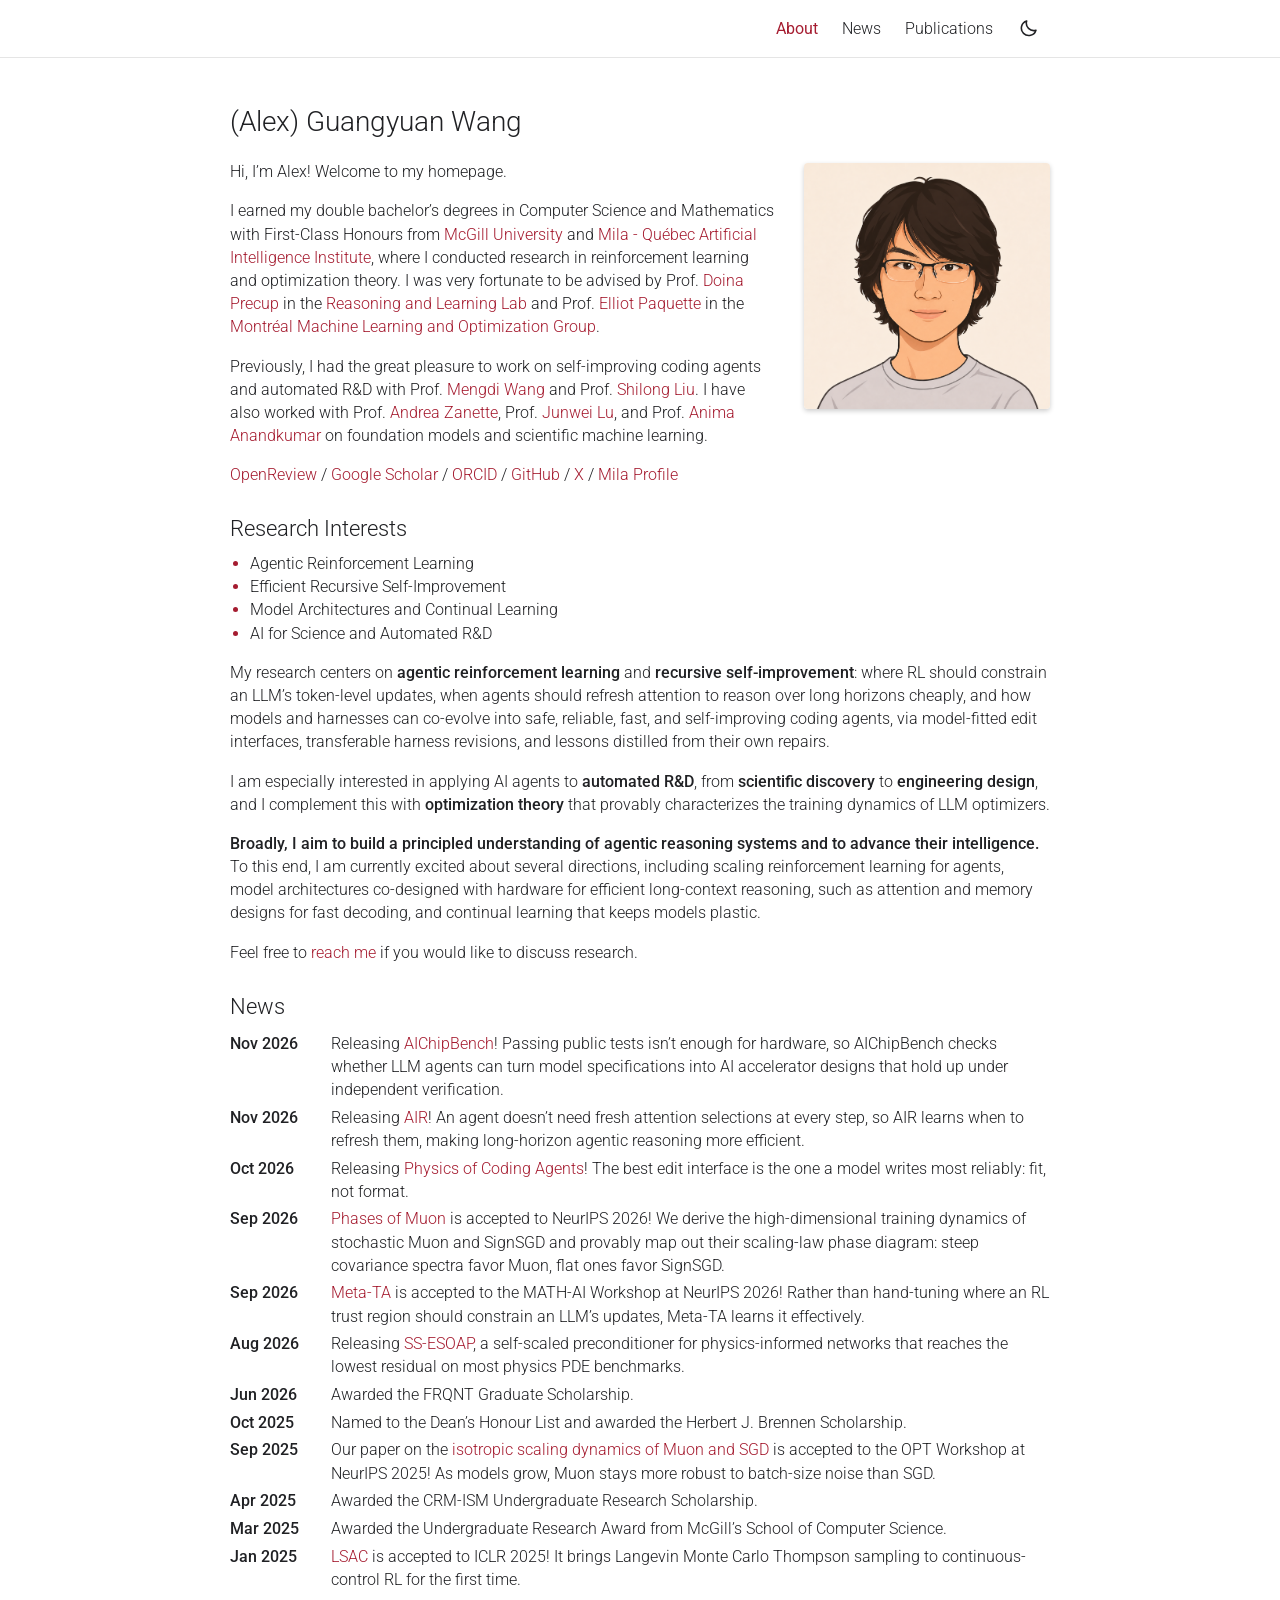
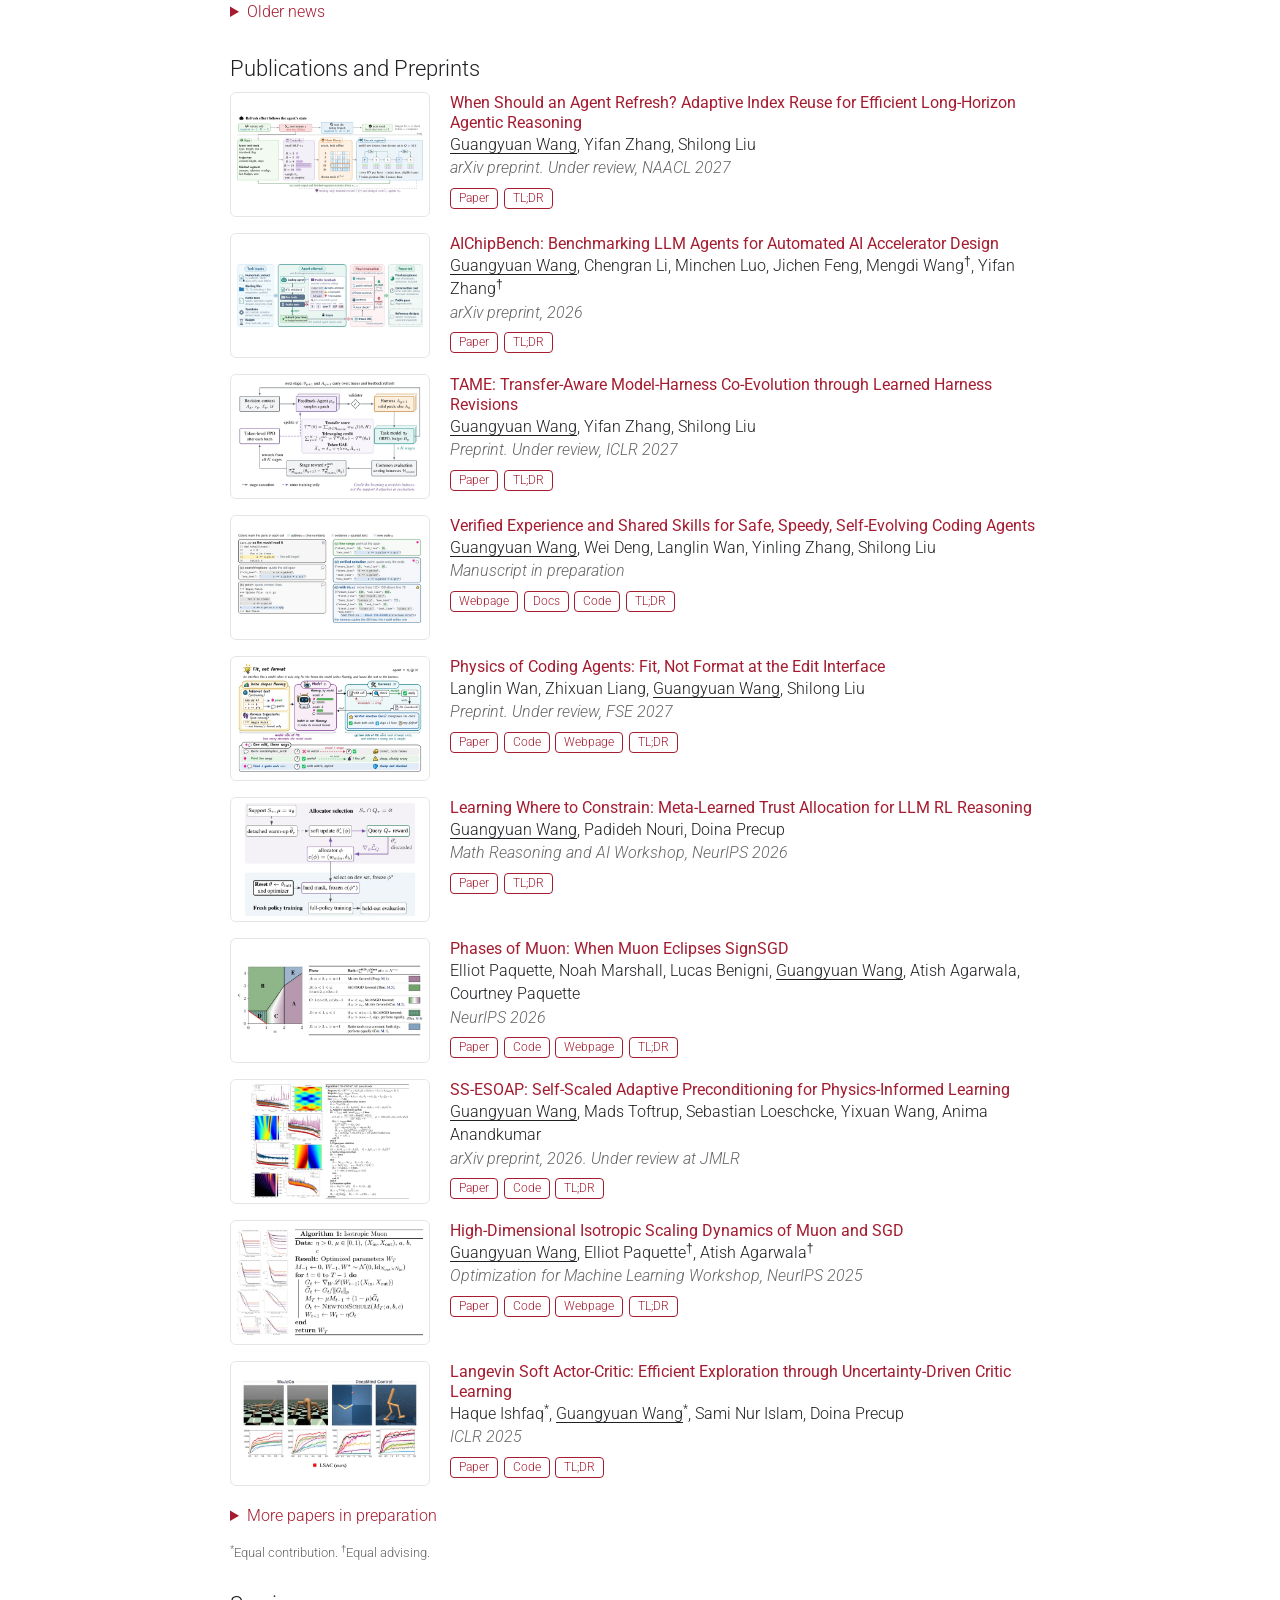
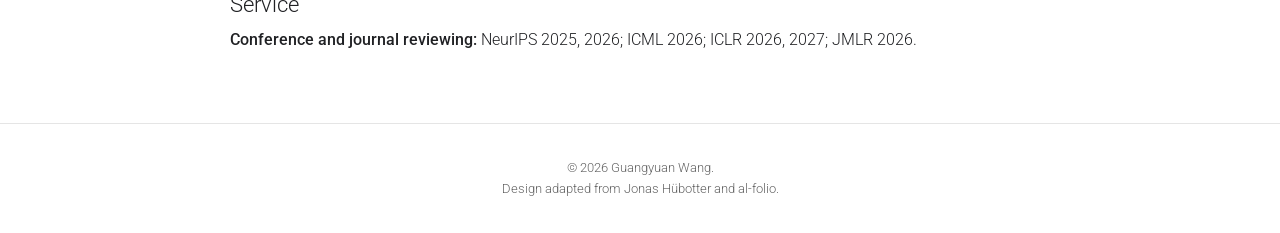
==== commit b85b177f: "Remove the Chinese name from the page title Co-Authored-By: Claude Opus 5.5 <noreply@anthropic.com>" ====
--- a/index.html
+++ b/index.html
@@ -15,7 +15,7 @@
   <meta name="twitter:card" content="summary">
   <link rel="canonical" href="https://al2wang.github.io/">
   <link rel="icon" href="assets/favicon.svg?v=red" type="image/svg+xml">
-  <link rel="stylesheet" href="styles.css?v=roboto-red">
+  <link rel="stylesheet" href="styles.css?v=no-zh">
   <script src="theme.js"></script>
   <script src="scripts.js?v=tldr" defer></script>
   <title>(Alex) Guangyuan Wang</title>
@@ -40,7 +40,7 @@
   <main class="container" id="main-content" tabindex="-1">
     <section class="about" id="about" aria-labelledby="page-title">
       <header class="intro-header">
-        <h1 id="page-title">(Alex) Guangyuan Wang <span class="name-zh" lang="zh-Hans">汪光远</span></h1>
+        <h1 id="page-title">(Alex) Guangyuan Wang</h1>
       </header>
       <div class="biography">
         <figure class="profile">
--- a/styles.css
+++ b/styles.css
@@ -14,14 +14,6 @@
   font-weight: 300;
   font-display: swap;
   src: url("assets/fonts/roboto-italic-latin.woff2") format("woff2");
-}
-/* Only the three characters of the Chinese name (SIL OFL, see assets/fonts/NOTO-SANS-SC-OFL.txt). */
-@font-face {
-  font-family: "Noto Sans SC Name";
-  font-style: normal;
-  font-weight: 300;
-  font-display: swap;
-  src: url("assets/fonts/noto-sans-sc-name.woff2") format("woff2");
 }
 
 :root {
@@ -101,7 +93,6 @@
 p { margin: 0 0 1rem; }
 h1, h2, h3 { line-height: 1.25; }
 h1 { margin: 0 0 .55rem; font-size: 1.75rem; font-weight: 300; }
-.name-zh { margin-left: .1em; font-size: .86em; font-family: "Noto Sans SC Name", "PingFang SC", "Hiragino Sans GB", "Microsoft YaHei", "Noto Sans CJK SC", sans-serif; font-weight: 300; }
 h2 { margin: 0 0 .6rem; font-size: 1.4rem; font-weight: 300; }
 h3 { margin: 0; font-size: 1rem; font-weight: 400; }
 svg { width: 21px; height: 21px; fill: none; stroke: currentColor; stroke-width: 1.8; stroke-linecap: round; stroke-linejoin: round; }
